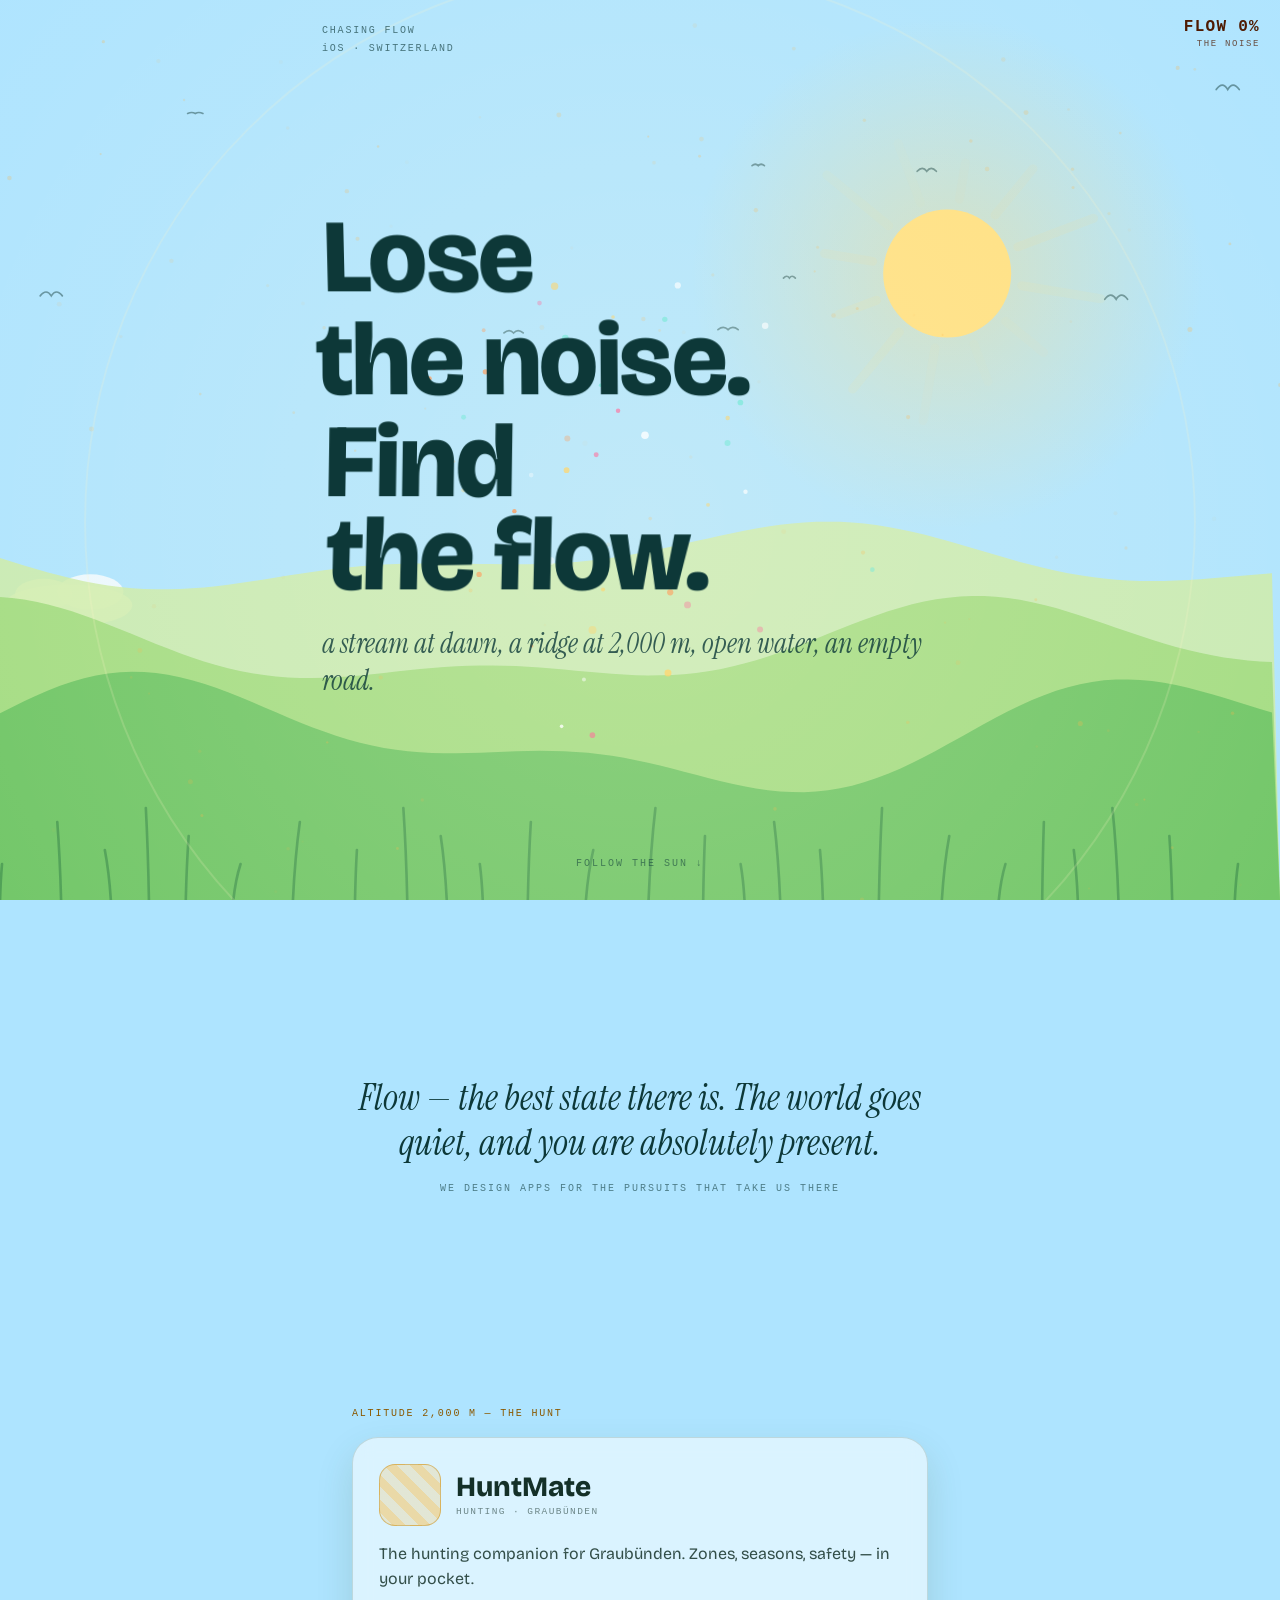
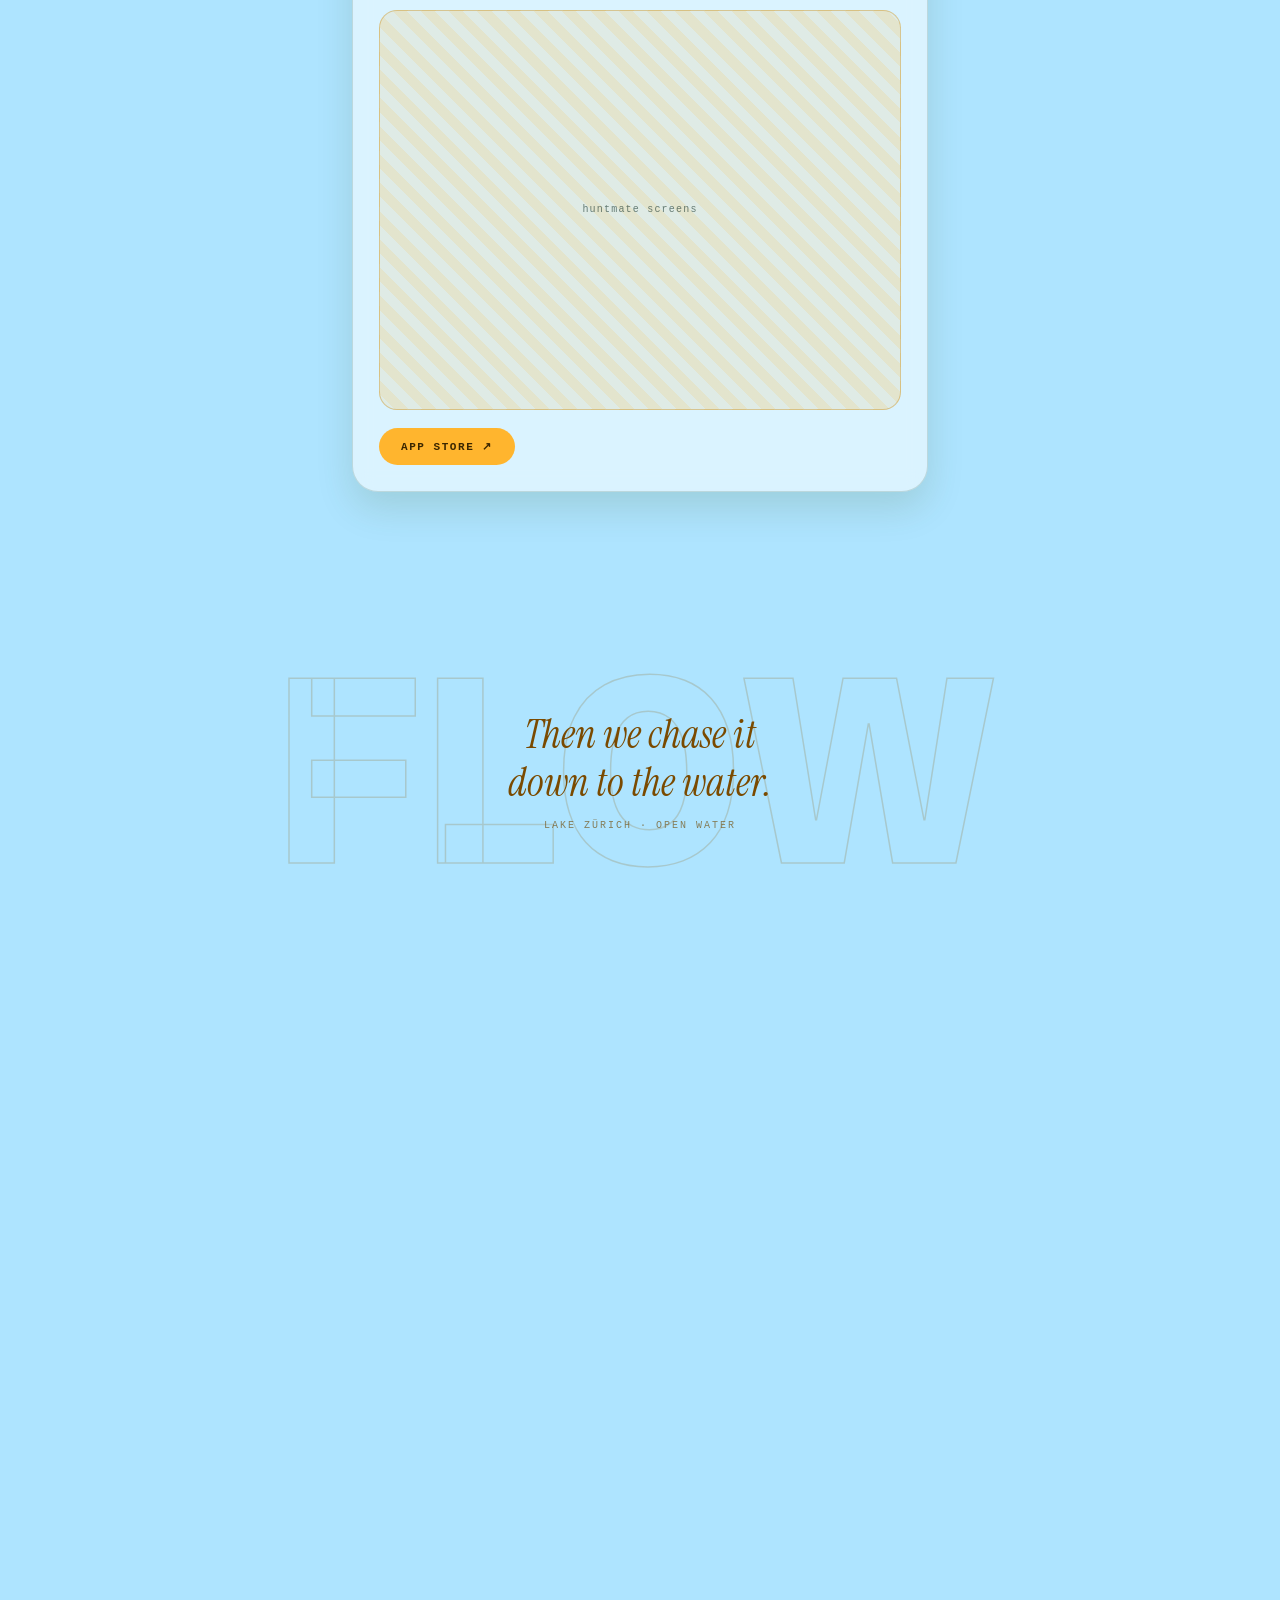
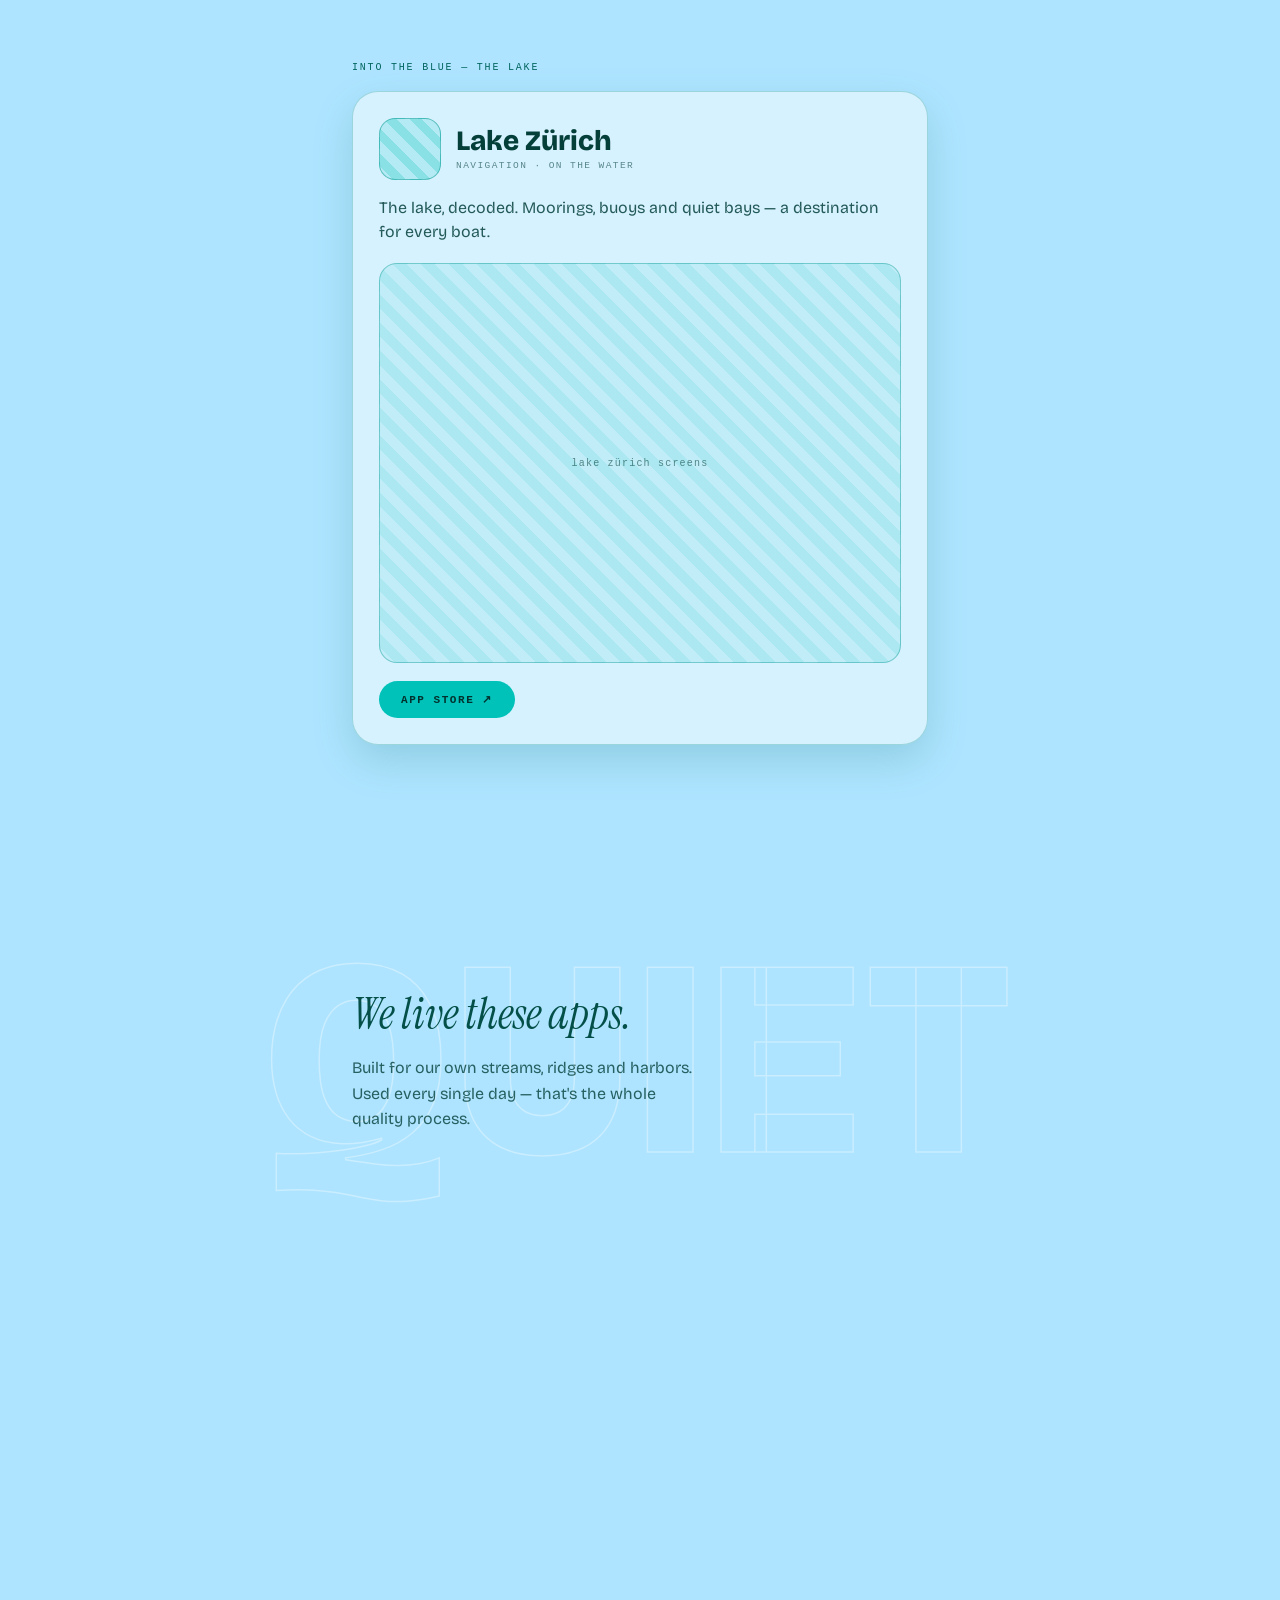
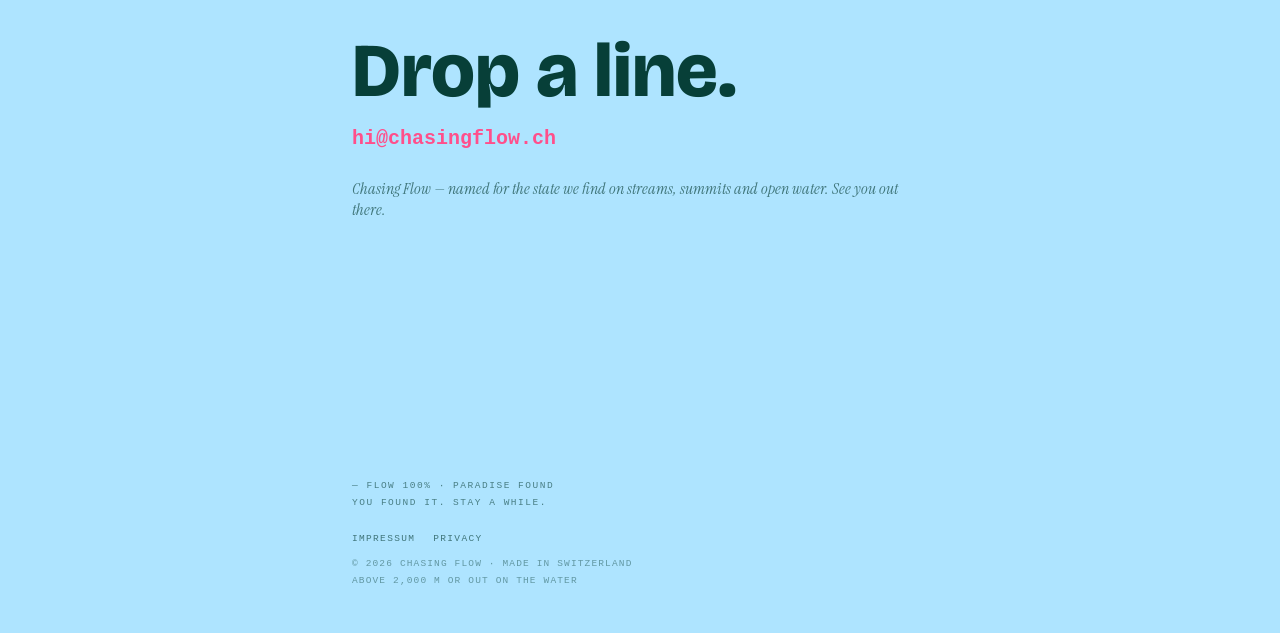
==== index.html @ dde84f3a "Chasing Flow landing page — canvas scene, flow HUD, legal pages Production static site per the Eden " ====
<!DOCTYPE html>
<html lang="en">
<head>
  <meta charset="utf-8">
  <meta name="viewport" content="width=device-width, initial-scale=1">
  <title>Chasing Flow — Lose the noise. Find the flow.</title>
  <meta name="description" content="Chasing Flow is a Swiss iOS studio building apps for the pursuits that take us into flow — HuntMate for the hunt in Graubünden, Lake Zürich for open water.">
  <meta name="theme-color" content="#aee4ff">
  <!-- TODO(client): confirm domain (chasingflow.ch assumed) -->
  <link rel="canonical" href="https://chasingflow.ch/">
  <meta property="og:type" content="website">
  <meta property="og:site_name" content="Chasing Flow">
  <meta property="og:title" content="Chasing Flow — Lose the noise. Find the flow.">
  <meta property="og:description" content="A Swiss iOS studio building apps for the pursuits that take us into flow — HuntMate for the hunt in Graubünden, Lake Zürich for open water.">
  <meta property="og:url" content="https://chasingflow.ch/">
  <meta name="twitter:card" content="summary">
  <!-- TODO(client): og:image once a brand asset exists -->
  <!-- TODO(client): Smart App Banners once App Store IDs exist, e.g.
       <meta name="apple-itunes-app" content="app-id=XXXXXXXXXX"> -->
  <link rel="icon" href="data:image/svg+xml,%3Csvg xmlns='http://www.w3.org/2000/svg' viewBox='0 0 64 64'%3E%3Crect width='64' height='64' rx='14' fill='%23aee4ff'/%3E%3Ccircle cx='41' cy='23' r='11' fill='%23ffb340'/%3E%3Cpath d='M0 42c10-7 22-7 32 0s22 7 32 0v22H0z' fill='%232fcabe'/%3E%3C/svg%3E">
  <link rel="preconnect" href="https://fonts.googleapis.com">
  <link rel="preconnect" href="https://fonts.gstatic.com" crossorigin>
  <link href="https://fonts.googleapis.com/css2?family=Bricolage+Grotesque:opsz,wght@12..96,400;12..96,600;12..96,700;12..96,800&amp;family=Instrument+Serif:ital,wght@0,400;1,400&amp;display=swap" rel="stylesheet">
  <link rel="stylesheet" href="styles.css">
  <script src="main.js" defer></script>
</head>
<body>

  <!-- Full-viewport scene: sky → peaks → water → Eden light. Painted by main.js. -->
  <canvas id="cv" aria-hidden="true"></canvas>

  <!-- Flow meter HUD — mix-blend-mode:difference keeps it legible over sky and water -->
  <div class="hud" aria-hidden="true">
    <div class="hud-flow" id="flowV">FLOW 0%</div>
    <div class="hud-zone" id="zoneC">THE NOISE</div>
  </div>

  <main class="content">

    <section class="hero">
      <p class="hero-label">CHASING FLOW<br>iOS · SWITZERLAND</p>
      <div>
        <h1 class="hero-title">
          <span class="hl" id="hl1">Lose</span><br>
          <span class="hl" id="hl2">the noise.</span><br>
          <span class="hl" id="hl3">Find</span><br>
          <span class="hl" id="hl4"><span class="hueflow">the flow.</span></span>
        </h1>
        <p class="hero-tagline">a stream at dawn, a ridge at 2,000 m, open water, an empty road.</p>
      </div>
      <div class="cue" id="cueWrap"><span>FOLLOW THE SUN ↓</span></div>
    </section>

    <section class="manifesto" data-reveal>
      <p class="manifesto-line">Flow — the best state there is. The world goes quiet, and you are absolutely present.</p>
      <p class="manifesto-kicker">WE DESIGN APPS FOR THE PURSUITS THAT TAKE US THERE</p>
    </section>

    <section class="app app--hunt">
      <p class="app-kicker" data-reveal>ALTITUDE 2,000 M — THE HUNT</p>
      <article class="card card--hunt" data-reveal>
        <div class="card-head">
          <div class="icon-slot" aria-hidden="true"></div><!-- placeholder: real HuntMate icon TBD -->
          <div>
            <h2 class="app-name">HuntMate</h2>
            <p class="app-meta">HUNTING · GRAUBÜNDEN</p>
          </div>
        </div>
        <p class="app-blurb">The hunting companion for Graubünden. Zones, seasons, safety — in your pocket.</p>
        <div class="shot-slot">huntmate screens</div><!-- placeholder: real screenshots TBD -->
        <!-- TODO(client): real App Store URL; then add target="_blank" rel="noopener" -->
        <a class="pill pill--hunt" href="#" title="App Store link coming">APP STORE ↗</a>
      </article>
    </section>

    <section class="transition">
      <div class="ghost" aria-hidden="true">FLOW</div>
      <div class="transition-inner" data-reveal>
        <p class="transition-line">Then we chase it<br>down to the water.</p>
        <p class="transition-kicker">LAKE ZÜRICH · OPEN WATER</p>
      </div>
    </section>

    <!-- The water surface: this marker's document Y anchors the canvas crossing -->
    <div id="waterMark" aria-hidden="true"></div>

    <section class="app app--lake">
      <p class="app-kicker" data-reveal>INTO THE BLUE — THE LAKE</p>
      <article class="card card--lake" data-reveal>
        <div class="card-head">
          <div class="icon-slot" aria-hidden="true"></div><!-- placeholder: real Lake Zürich icon TBD -->
          <div>
            <h2 class="app-name">Lake Zürich</h2>
            <p class="app-meta">NAVIGATION · ON THE WATER</p>
          </div>
        </div>
        <p class="app-blurb">The lake, decoded. Moorings, buoys and quiet bays — a destination for every boat.</p>
        <div class="shot-slot">lake zürich screens</div><!-- placeholder: real screenshots TBD -->
        <!-- TODO(client): real App Store URL; then add target="_blank" rel="noopener" -->
        <a class="pill pill--lake" href="#" title="App Store link coming">APP STORE ↗</a>
      </article>
    </section>

    <section class="passion">
      <div class="ghost ghost--quiet" aria-hidden="true">QUIET</div>
      <div class="passion-inner" data-reveal>
        <h2 class="passion-line">We live these apps.</h2>
        <p class="passion-copy">Built for our own streams, ridges and harbors. Used every single day — that's the whole quality process.</p>
      </div>
    </section>

    <section class="contact">
      <div data-reveal>
        <h2 class="contact-title">Drop a line.</h2>
        <!-- TODO(client): confirm real contact address (placeholder per handoff) -->
        <a class="contact-email" href="mailto:hi@chasingflow.ch">hi@chasingflow.ch</a>
        <p class="contact-note">Chasing Flow — named for the state we find on streams, summits and open water. See you out there.</p>
      </div>
    </section>

    <footer class="footer">
      <p class="footer-flow">— FLOW 100% · PARADISE FOUND<br>YOU FOUND IT. STAY A WHILE.</p>
      <div class="footer-links">
        <a href="impressum.html">IMPRESSUM</a>
        <a href="privacy.html">PRIVACY</a>
      </div>
      <p class="footer-legal">© 2026 CHASING FLOW · MADE IN SWITZERLAND<br>ABOVE 2,000 M OR OUT ON THE WATER</p>
    </footer>

  </main>

</body>
</html>
---- styles.css ----
/* ==========================================================================
   Chasing Flow — chasingflow.ch
   Page styles + design tokens. The scene itself is painted by main.js
   into the fixed full-viewport canvas (#cv).
   ========================================================================== */

:root {
  /* ink */
  --ink: #0d3838;
  --ink-hunt: #143028;
  --ink-lake: #043f3a;
  --ink-passion: #045048;
  --ink-contact: #073f38;
  /* accents */
  --amber: #ffb52e;
  --amber-kicker: #8a5800;
  --amber-ink: #3a2600;
  --teal: #00c2b8;
  --teal-kicker: #02655e;
  --teal-ink: #00312e;
  --pink: #ff4f8b;
  /* scene */
  --sky: #aee4ff;
  /* type */
  --font-display: 'Bricolage Grotesque', sans-serif;
  --font-serif: 'Instrument Serif', serif;
  --font-mono: ui-monospace, Menlo, monospace;
}

* { box-sizing: border-box; }

html, body { overflow-x: clip; }

body {
  margin: 0;
  background: var(--sky); /* no-JS fallback: the flat morning blue */
  font-family: var(--font-display);
  color: var(--ink);
}

a:focus-visible {
  outline: 2px solid rgba(13, 56, 56, .7);
  outline-offset: 3px;
  border-radius: 6px;
}

/* --- fixed scene canvas --------------------------------------------------- */

#cv {
  position: fixed;
  inset: 0;
  width: 100%;
  height: 100%;
  display: block;
  z-index: 0;
}

/* --- fixed flow-meter HUD --------------------------------------------------
   The difference blend is how it stays legible over sky and water. */

.hud {
  position: fixed;
  top: 18px;
  right: 20px;
  z-index: 5;
  pointer-events: none;
  text-align: right;
  mix-blend-mode: difference;
  color: #fff;
  font-family: var(--font-mono);
}
.hud-flow { font-size: 16px; letter-spacing: .08em; font-weight: 600; }
.hud-zone { font-size: 9px; letter-spacing: .18em; margin-top: 3px; opacity: .75; }

/* --- content column -------------------------------------------------------- */

.content { position: relative; z-index: 1; }

/* --- hero — morning --------------------------------------------------------- */

.hero {
  min-height: 100vh;
  min-height: 100svh;
  display: flex;
  flex-direction: column;
  justify-content: space-between;
  padding: 22px 22px 30px;
  max-width: 680px;
  margin: 0 auto;
  width: 100%;
}
.hero-label {
  margin: 0;
  font-family: var(--font-mono);
  font-size: 10px;
  letter-spacing: .18em;
  color: rgba(13, 56, 56, .65);
  line-height: 1.8;
}
.hero-title {
  font-size: clamp(46px, 11vw, 104px);
  font-weight: 800;
  line-height: .96;
  letter-spacing: -.015em;
  margin: 0;
}
.hero-title .hl { display: inline-block; will-change: transform; }
.hueflow { animation: hueflow 6s ease-in-out infinite; }
.hero-tagline {
  font-family: var(--font-serif);
  font-style: italic;
  font-size: clamp(19px, 4.6vw, 28px);
  margin: 16px 0 0;
  color: rgba(13, 56, 56, .8);
}
.cue { text-align: center; transition: opacity .6s; }
.cue span {
  display: inline-block;
  font-family: var(--font-mono);
  font-size: 10px;
  letter-spacing: .2em;
  color: rgba(13, 56, 56, .55);
  animation: cue 2.2s ease-in-out infinite;
}

/* --- manifesto --------------------------------------------------------------- */

.manifesto {
  min-height: 52vh;
  min-height: 52svh;
  display: flex;
  flex-direction: column;
  align-items: center;
  justify-content: center;
  text-align: center;
  padding: 60px 26px;
  max-width: 620px;
  margin: 0 auto;
}
.manifesto-line {
  margin: 0;
  font-family: var(--font-serif);
  font-style: italic;
  font-size: clamp(24px, 5.6vw, 36px);
  line-height: 1.25;
  color: var(--ink);
}
.manifesto-kicker {
  margin: 18px 0 0;
  font-family: var(--font-mono);
  font-size: 10px;
  letter-spacing: .2em;
  color: rgba(13, 56, 56, .6);
}

/* --- app sections (HuntMate / Lake Zürich) ----------------------------------- */

.app {
  padding: 40px 22px 0;
  max-width: 620px;
  margin: 0 auto;
}
.app--lake {
  /* holds the viewport in open water while the crossing plays */
  padding: 68vh 22px 0;
  padding: 68svh 22px 0;
}
.app-kicker {
  margin: 0 0 18px;
  font-family: var(--font-mono);
  font-size: 10px;
  letter-spacing: .18em;
}
.app--hunt .app-kicker { color: var(--amber-kicker); }
.app--lake .app-kicker { color: var(--teal-kicker); }

.card {
  background: rgba(255, 255, 255, .55);
  -webkit-backdrop-filter: blur(10px);
  backdrop-filter: blur(10px);
  border: 1px solid rgba(20, 60, 30, .15);
  border-radius: 26px;
  padding: 26px;
  box-shadow: 0 16px 36px rgba(60, 90, 20, .15);
  animation: bob 7s ease-in-out infinite alternate;
}
.card--lake {
  background: rgba(255, 255, 255, .5);
  border-color: rgba(0, 140, 130, .28);
  box-shadow: 0 16px 40px rgba(0, 110, 100, .18);
  animation: bob 8s ease-in-out .8s infinite alternate;
}

.card-head {
  display: flex;
  align-items: center;
  gap: 15px;
}
.icon-slot {
  width: 62px;
  height: 62px;
  border-radius: 16px;
  flex: none;
}
.card--hunt .icon-slot {
  background: repeating-linear-gradient(45deg, rgba(255, 181, 46, .2) 0 9px, rgba(255, 181, 46, .42) 9px 18px);
  border: 1px solid rgba(200, 140, 20, .5);
}
.card--lake .icon-slot {
  background: repeating-linear-gradient(45deg, rgba(0, 194, 184, .16) 0 9px, rgba(0, 194, 184, .36) 9px 18px);
  border: 1px solid rgba(0, 150, 140, .5);
}
.app-name {
  margin: 0;
  font-size: 28px;
  font-weight: 800;
  line-height: 1;
}
.card--hunt .app-name { color: var(--ink-hunt); }
.card--lake .app-name { color: var(--ink-lake); }
.app-meta {
  margin: 5px 0 0;
  font-family: var(--font-mono);
  font-size: 9.5px;
  letter-spacing: .15em;
}
.card--hunt .app-meta { color: rgba(20, 48, 40, .55); }
.card--lake .app-meta { color: rgba(4, 63, 58, .6); }

.app-blurb {
  font-size: 16px;
  line-height: 1.55;
  margin: 16px 0 18px;
}
.card--hunt .app-blurb { color: rgba(20, 48, 40, .85); }
.card--lake .app-blurb { color: rgba(4, 63, 58, .85); }

.shot-slot {
  height: min(62vh, 400px);
  height: min(62svh, 400px);
  border-radius: 18px;
  display: flex;
  align-items: center;
  justify-content: center;
  font-family: var(--font-mono);
  font-size: 10px;
  letter-spacing: .12em;
}
.card--hunt .shot-slot {
  background: repeating-linear-gradient(45deg, rgba(255, 181, 46, .12) 0 10px, rgba(255, 181, 46, .24) 10px 20px);
  border: 1px solid rgba(200, 140, 20, .4);
  color: rgba(20, 48, 40, .6);
}
.card--lake .shot-slot {
  background: repeating-linear-gradient(45deg, rgba(0, 194, 184, .1) 0 10px, rgba(0, 194, 184, .2) 10px 20px);
  border: 1px solid rgba(0, 150, 140, .4);
  color: rgba(4, 63, 58, .6);
}

.pill {
  display: inline-flex;
  margin-top: 18px;
  padding: 12px 22px;
  border-radius: 999px;
  font-family: var(--font-mono);
  font-size: 11px;
  letter-spacing: .14em;
  text-decoration: none;
  font-weight: 700;
}
.pill--hunt { background: var(--amber); color: var(--amber-ink); }
.pill--lake { background: var(--teal); color: var(--teal-ink); }

/* --- golden transition -------------------------------------------------------- */

.transition {
  min-height: 62vh;
  min-height: 62svh;
  display: flex;
  flex-direction: column;
  align-items: center;
  justify-content: center;
  text-align: center;
  padding: 60px 26px;
  position: relative;
}
.ghost {
  position: absolute;
  inset: 0;
  display: flex;
  align-items: center;
  justify-content: center;
  font-weight: 800;
  font-size: clamp(110px, 28vw, 280px);
  letter-spacing: .02em;
  color: transparent;
  -webkit-text-stroke: 1.5px rgba(140, 90, 0, .2);
  pointer-events: none;
  user-select: none;
  -webkit-user-select: none;
}
.ghost--quiet { -webkit-text-stroke-color: rgba(255, 255, 255, .35); }
.transition-inner { position: relative; }
.transition-line {
  margin: 0;
  font-family: var(--font-serif);
  font-style: italic;
  font-size: clamp(28px, 6.4vw, 40px);
  line-height: 1.2;
  color: #7a4a00;
}
.transition-kicker {
  margin: 14px 0 0;
  font-family: var(--font-mono);
  font-size: 10px;
  letter-spacing: .2em;
  color: rgba(110, 70, 0, .65);
}

/* --- waterline marker: its document Y is the water surface (read by main.js) --- */

#waterMark { height: 0; }

/* --- passion -------------------------------------------------------------------- */

.passion {
  min-height: 70vh;
  min-height: 70svh;
  display: flex;
  flex-direction: column;
  justify-content: center;
  padding: 60px 22px;
  max-width: 620px;
  margin: 0 auto;
  position: relative;
}
.passion-inner { position: relative; }
.passion-line {
  margin: 0;
  font-family: var(--font-serif);
  font-style: italic;
  font-weight: 400;
  font-size: clamp(30px, 6.8vw, 44px);
  line-height: 1.2;
  color: var(--ink-passion);
}
.passion-copy {
  font-size: 16px;
  line-height: 1.6;
  color: rgba(4, 64, 58, .8);
  margin: 14px 0 0;
  max-width: 340px;
}

/* --- contact — eden ---------------------------------------------------------------- */

.contact {
  min-height: 78vh;
  min-height: 78svh;
  display: flex;
  flex-direction: column;
  justify-content: center;
  padding: 60px 22px;
  max-width: 620px;
  margin: 0 auto;
}
.contact-title {
  margin: 0;
  font-size: clamp(44px, 10vw, 76px);
  font-weight: 800;
  line-height: 1;
  color: var(--ink-contact);
}
.contact-email {
  display: inline-block;
  margin-top: 18px;
  font-family: var(--font-mono);
  font-size: clamp(16px, 4.2vw, 20px);
  color: var(--pink);
  text-decoration: none;
  animation: glowPulse 3.5s ease-in-out infinite;
  font-weight: 600;
}
.contact-note {
  font-family: var(--font-serif);
  font-style: italic;
  font-size: 16px;
  color: rgba(6, 60, 52, .65);
  margin: 28px 0 0;
}

/* --- footer — paradise --------------------------------------------------------------- */

.footer {
  padding: 0 22px 44px;
  max-width: 620px;
  margin: 0 auto;
}
.footer-flow {
  margin: 0;
  font-family: var(--font-mono);
  font-size: 9.5px;
  letter-spacing: .16em;
  color: rgba(6, 60, 52, .6);
  line-height: 1.8;
}
.footer-links {
  display: flex;
  gap: 18px;
  margin-top: 22px;
  font-family: var(--font-mono);
  font-size: 9.5px;
  letter-spacing: .14em;
}
.footer-links a {
  color: rgba(6, 60, 52, .65);
  text-decoration: none;
}
.footer-legal {
  font-family: var(--font-mono);
  font-size: 9.5px;
  letter-spacing: .12em;
  color: rgba(6, 60, 52, .45);
  margin: 12px 0 0;
  line-height: 1.7;
}

/* --- legal pages (Impressum / Privacy) ------------------------------------------------- */

.legal {
  min-height: 100vh;
  min-height: 100svh;
  background: linear-gradient(180deg, #aee4ff 0%, #c9ecff 45%, #ffe9b3 100%);
}
.legal-wrap {
  max-width: 620px;
  margin: 0 auto;
  padding: 22px 22px 44px;
}
.legal-brand {
  display: inline-block;
  font-family: var(--font-mono);
  font-size: 10px;
  letter-spacing: .18em;
  color: rgba(13, 56, 56, .65);
  line-height: 1.8;
  text-decoration: none;
}
.legal-title {
  margin: 54px 0 0;
  font-size: clamp(40px, 9vw, 64px);
  font-weight: 800;
  line-height: 1;
  color: var(--ink-contact);
}
.legal-sub {
  margin: 14px 0 0;
  font-family: var(--font-serif);
  font-style: italic;
  font-size: clamp(18px, 4.4vw, 22px);
  color: rgba(13, 56, 56, .75);
}
.legal-card {
  margin-top: 36px;
  background: rgba(255, 255, 255, .55);
  -webkit-backdrop-filter: blur(10px);
  backdrop-filter: blur(10px);
  border: 1px solid rgba(20, 60, 30, .15);
  border-radius: 26px;
  padding: 26px;
  box-shadow: 0 16px 36px rgba(60, 90, 20, .15);
}
.legal-card section + section { margin-top: 26px; }
.legal-kicker {
  margin: 0 0 8px;
  font-family: var(--font-mono);
  font-size: 10px;
  letter-spacing: .18em;
  font-weight: 400;
  color: rgba(13, 56, 56, .55);
}
.legal-card p {
  margin: 0;
  font-size: 16px;
  line-height: 1.6;
  color: rgba(13, 56, 56, .85);
}
.legal-card p + p { margin-top: 10px; }
.legal-card a {
  color: var(--teal-kicker);
  text-decoration: underline;
  text-underline-offset: 2px;
}
.legal-card a.legal-email {
  font-family: var(--font-mono);
  color: var(--pink);
  font-weight: 600;
  text-decoration: none;
}
.tbd {
  font-family: var(--font-mono);
  font-size: .85em;
  color: var(--amber-kicker);
  background: rgba(255, 181, 46, .18);
  border-radius: 6px;
  padding: 1px 6px;
}
.legal-back { margin-top: 32px; }
.legal-foot {
  margin: 36px 0 0;
  font-family: var(--font-mono);
  font-size: 9.5px;
  letter-spacing: .12em;
  color: rgba(6, 60, 52, .45);
  line-height: 1.7;
}

/* --- keyframes --------------------------------------------------------------------------- */

@keyframes cue {
  0%, 100% { transform: translateY(0); opacity: .9; }
  50% { transform: translateY(9px); opacity: .35; }
}
@keyframes glowPulse {
  0%, 100% { text-shadow: 0 0 16px rgba(255, 79, 139, .45); }
  50% { text-shadow: 0 0 38px rgba(255, 79, 139, .85); }
}
@keyframes hueflow {
  0%, 100% { color: #0d8a76; text-shadow: 0 0 24px rgba(0, 194, 184, .4); }
  33% { color: #ff8a3d; text-shadow: 0 0 24px rgba(255, 138, 61, .4); }
  66% { color: #ff5e93; text-shadow: 0 0 24px rgba(255, 94, 147, .4); }
}
@keyframes bob {
  from { transform: translateY(-5px) rotate(-0.3deg); }
  to { transform: translateY(6px) rotate(0.35deg); }
}

/* --- reduced motion ------------------------------------------------------------------------ */

@media (prefers-reduced-motion: reduce) {
  * { animation: none !important; }
}
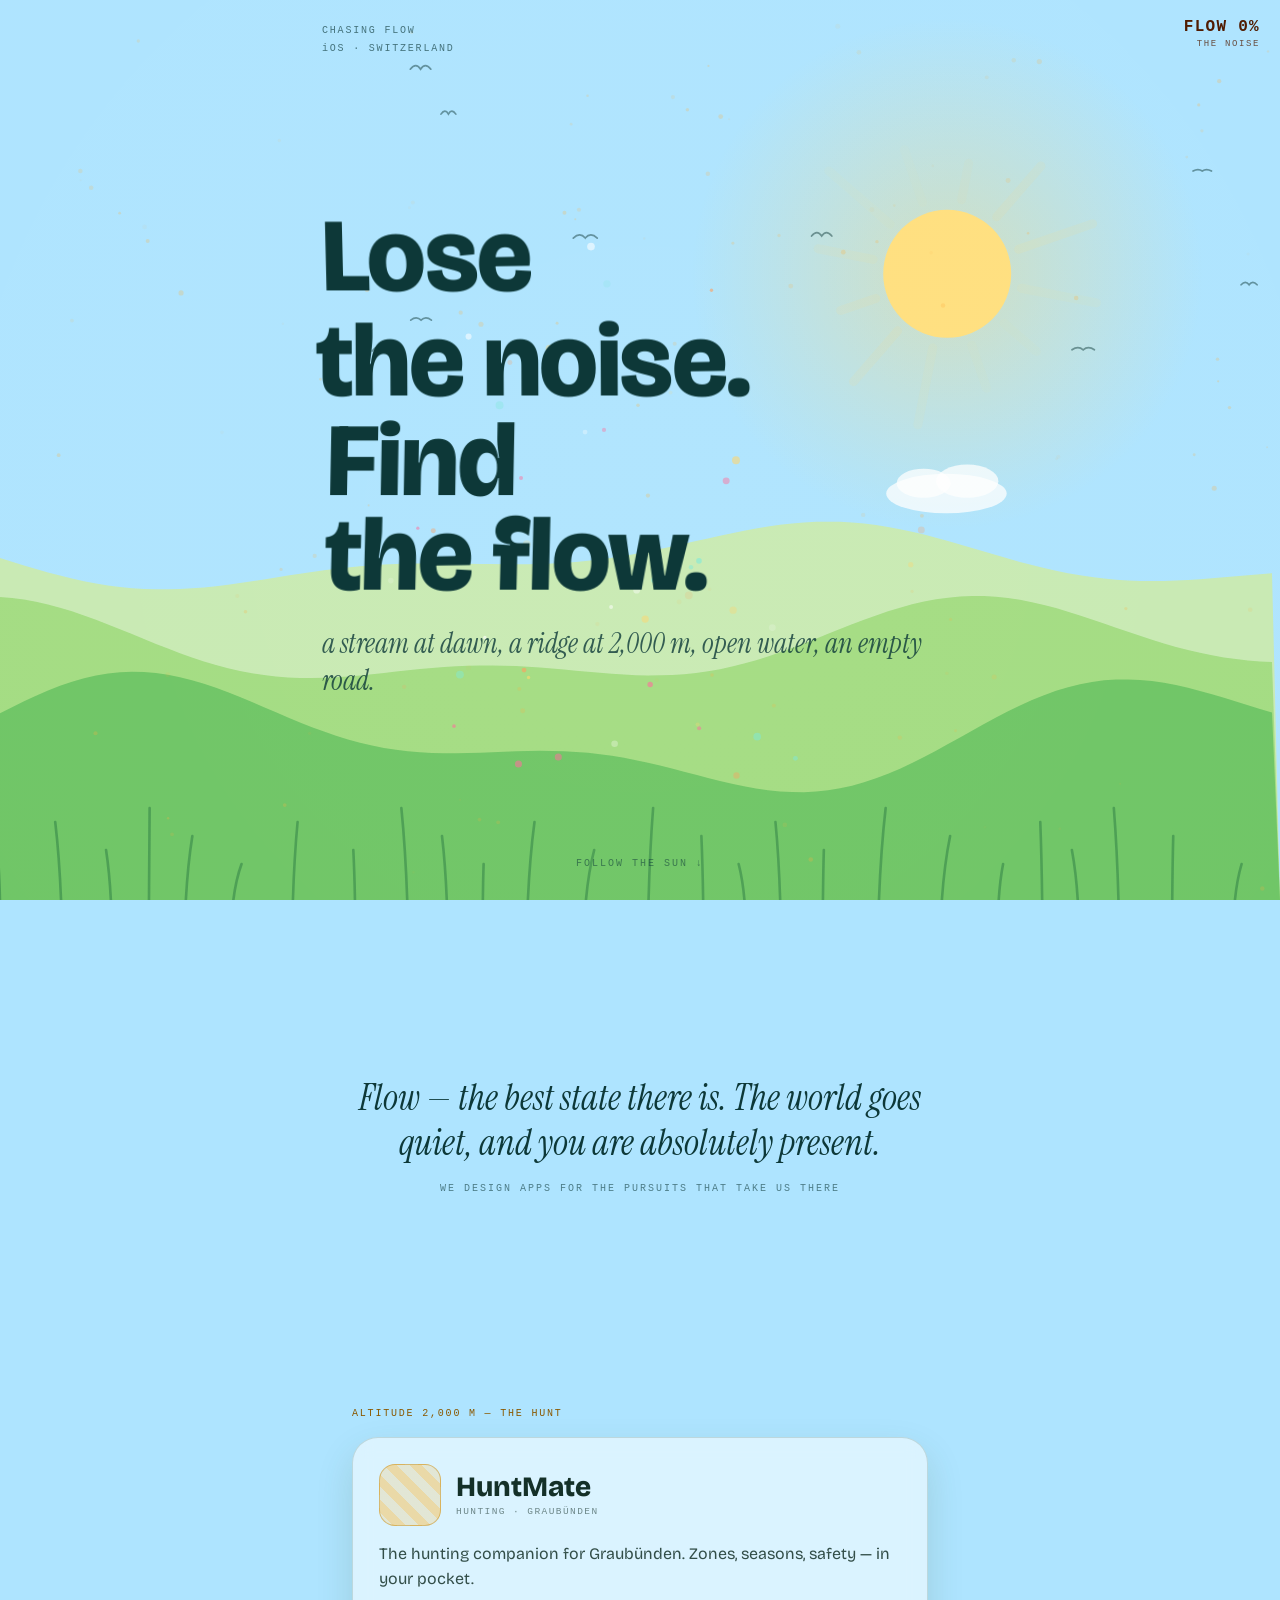
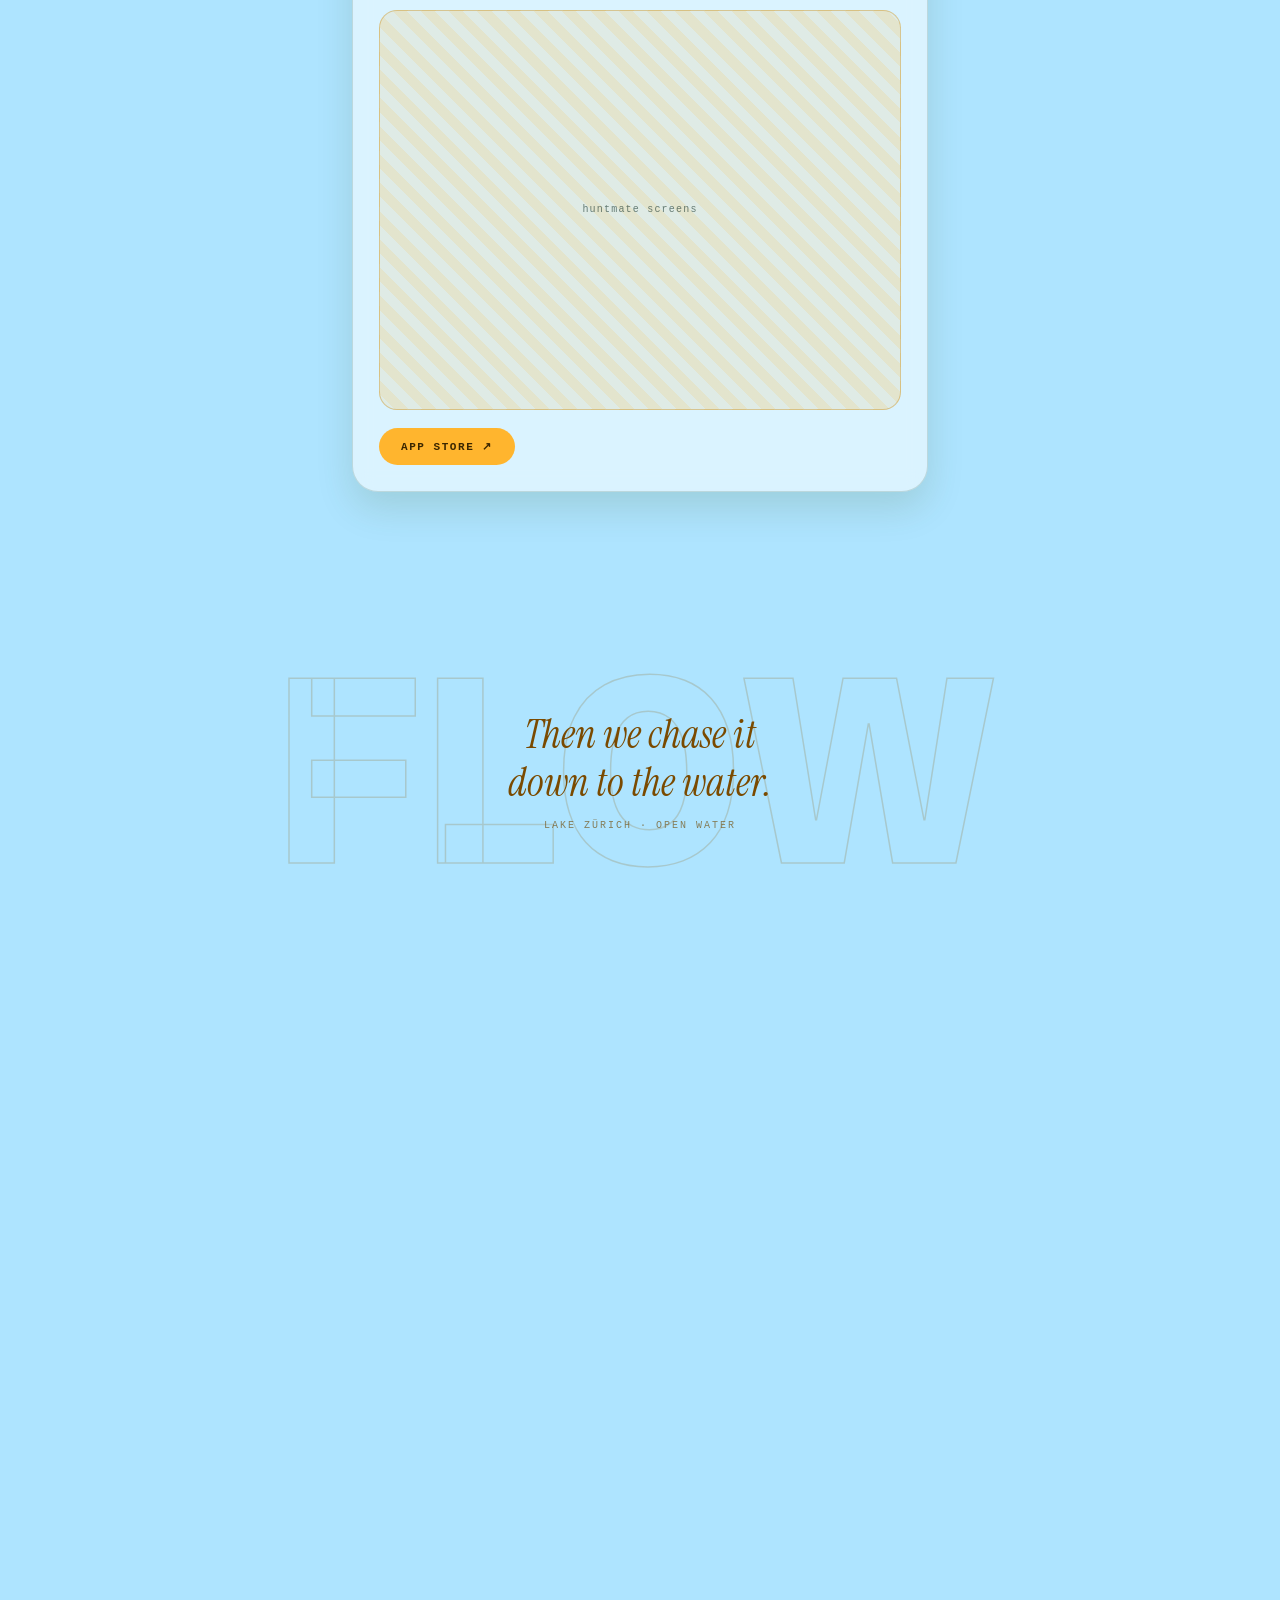
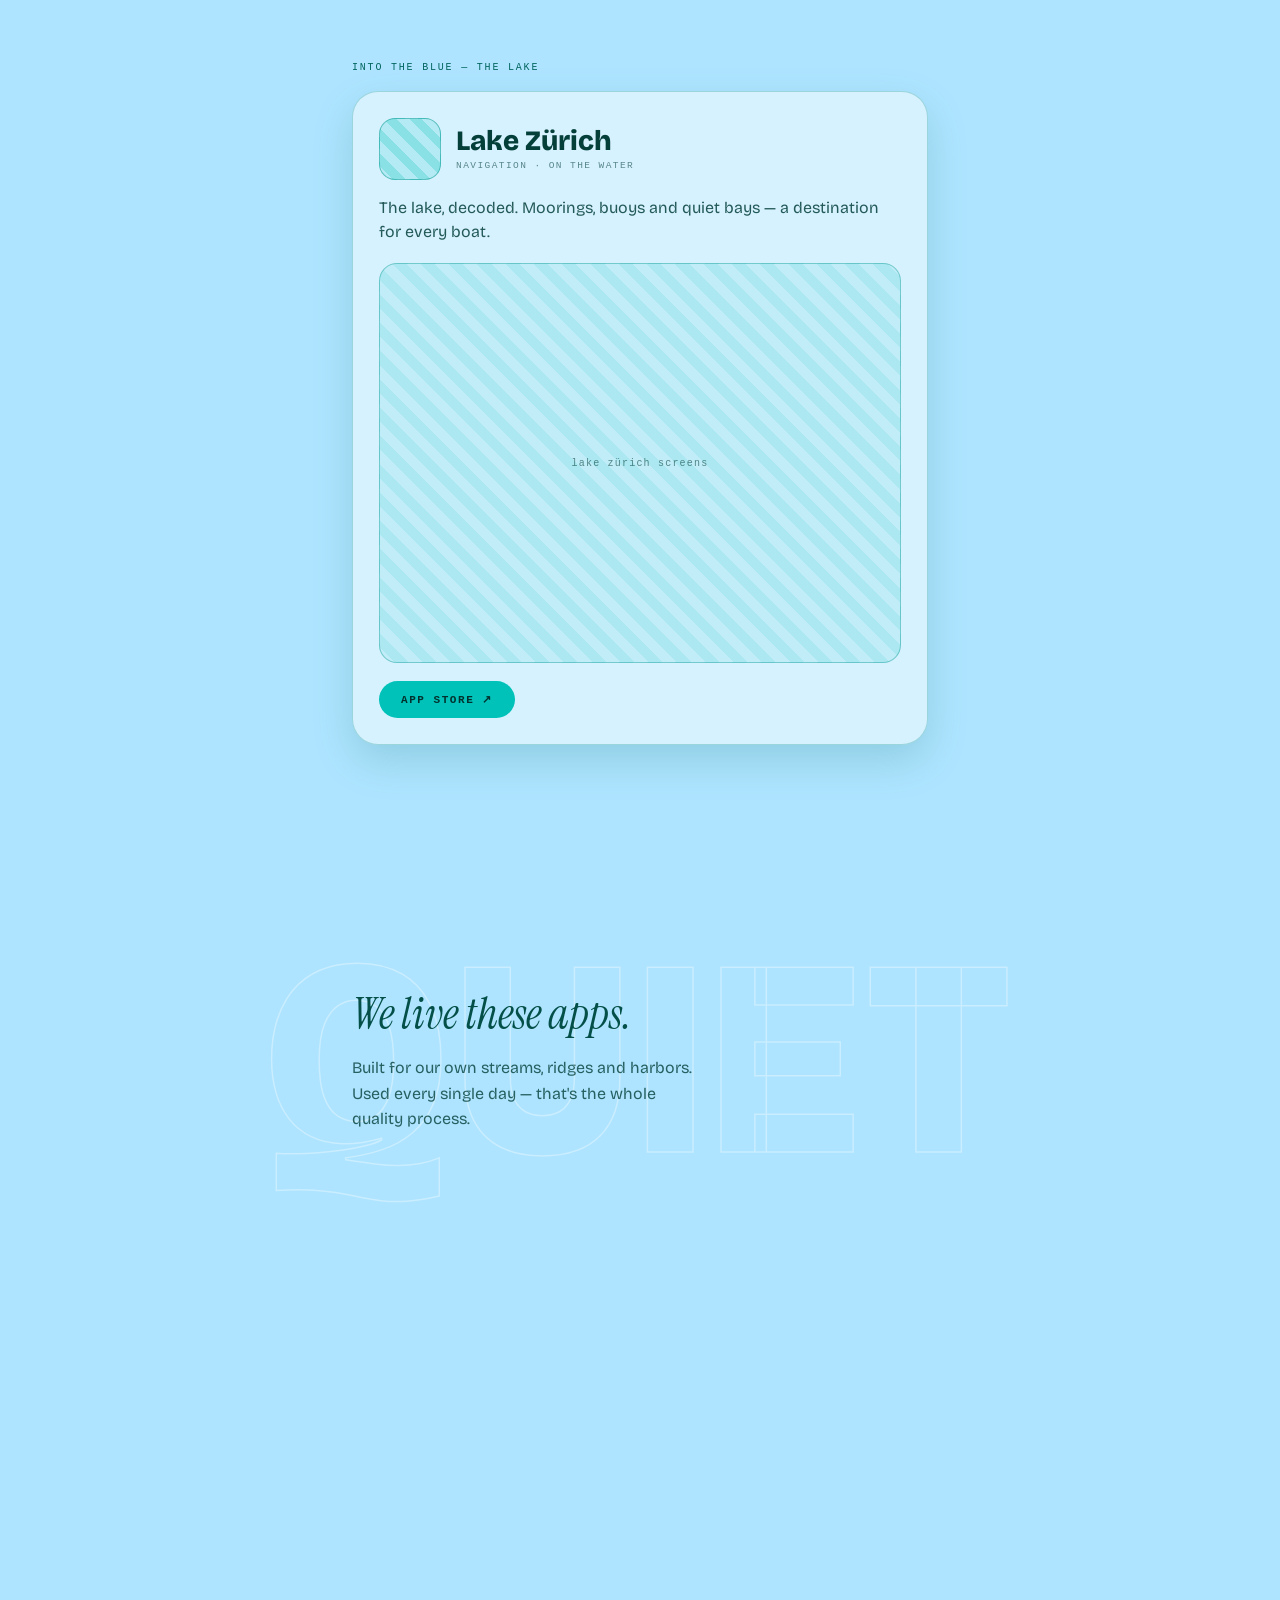
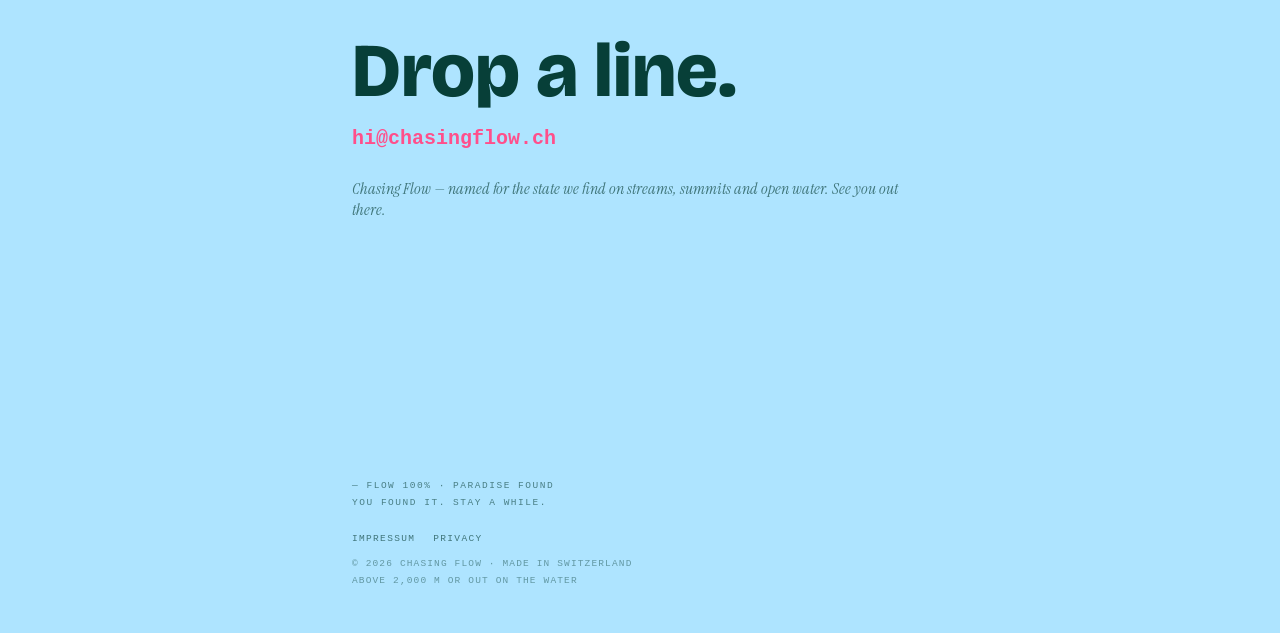
==== commit 3ed7329f: "Canonical URLs to www.chasingflow.ch (primary Pages domain) Co-Authored-By: Claude Fable 5 <noreply@" ====
--- a/index.html
+++ b/index.html
@@ -6,13 +6,12 @@
   <title>Chasing Flow — Lose the noise. Find the flow.</title>
   <meta name="description" content="Chasing Flow is a Swiss iOS studio building apps for the pursuits that take us into flow — HuntMate for the hunt in Graubünden, Lake Zürich for open water.">
   <meta name="theme-color" content="#aee4ff">
-  <!-- TODO(client): confirm domain (chasingflow.ch assumed) -->
-  <link rel="canonical" href="https://chasingflow.ch/">
+  <link rel="canonical" href="https://www.chasingflow.ch/">
   <meta property="og:type" content="website">
   <meta property="og:site_name" content="Chasing Flow">
   <meta property="og:title" content="Chasing Flow — Lose the noise. Find the flow.">
   <meta property="og:description" content="A Swiss iOS studio building apps for the pursuits that take us into flow — HuntMate for the hunt in Graubünden, Lake Zürich for open water.">
-  <meta property="og:url" content="https://chasingflow.ch/">
+  <meta property="og:url" content="https://www.chasingflow.ch/">
   <meta name="twitter:card" content="summary">
   <!-- TODO(client): og:image once a brand asset exists -->
   <!-- TODO(client): Smart App Banners once App Store IDs exist, e.g.
--- a/styles.css
+++ b/styles.css
@@ -515,6 +515,43 @@
   line-height: 1.7;
 }
 
+/* --- 404 ------------------------------------------------------------------------------------ */
+
+.nf-hero {
+  position: relative;
+  min-height: 68vh;
+  min-height: 68svh;
+  display: flex;
+  flex-direction: column;
+  align-items: center;
+  justify-content: center;
+  text-align: center;
+  padding: 60px 0;
+}
+.nf-inner { position: relative; }
+.nf-kicker {
+  margin: 0;
+  font-family: var(--font-mono);
+  font-size: 10px;
+  letter-spacing: .2em;
+  color: rgba(110, 70, 0, .65);
+}
+.nf-title {
+  margin: 12px 0 0;
+  font-size: clamp(44px, 10vw, 76px);
+  font-weight: 800;
+  line-height: 1;
+  color: var(--ink-contact);
+}
+.nf-line {
+  font-family: var(--font-serif);
+  font-style: italic;
+  font-size: clamp(19px, 4.6vw, 26px);
+  color: rgba(13, 56, 56, .8);
+  margin: 14px 0 0;
+}
+.nf-inner .pill { margin-top: 28px; }
+
 /* --- keyframes --------------------------------------------------------------------------- */
 
 @keyframes cue {
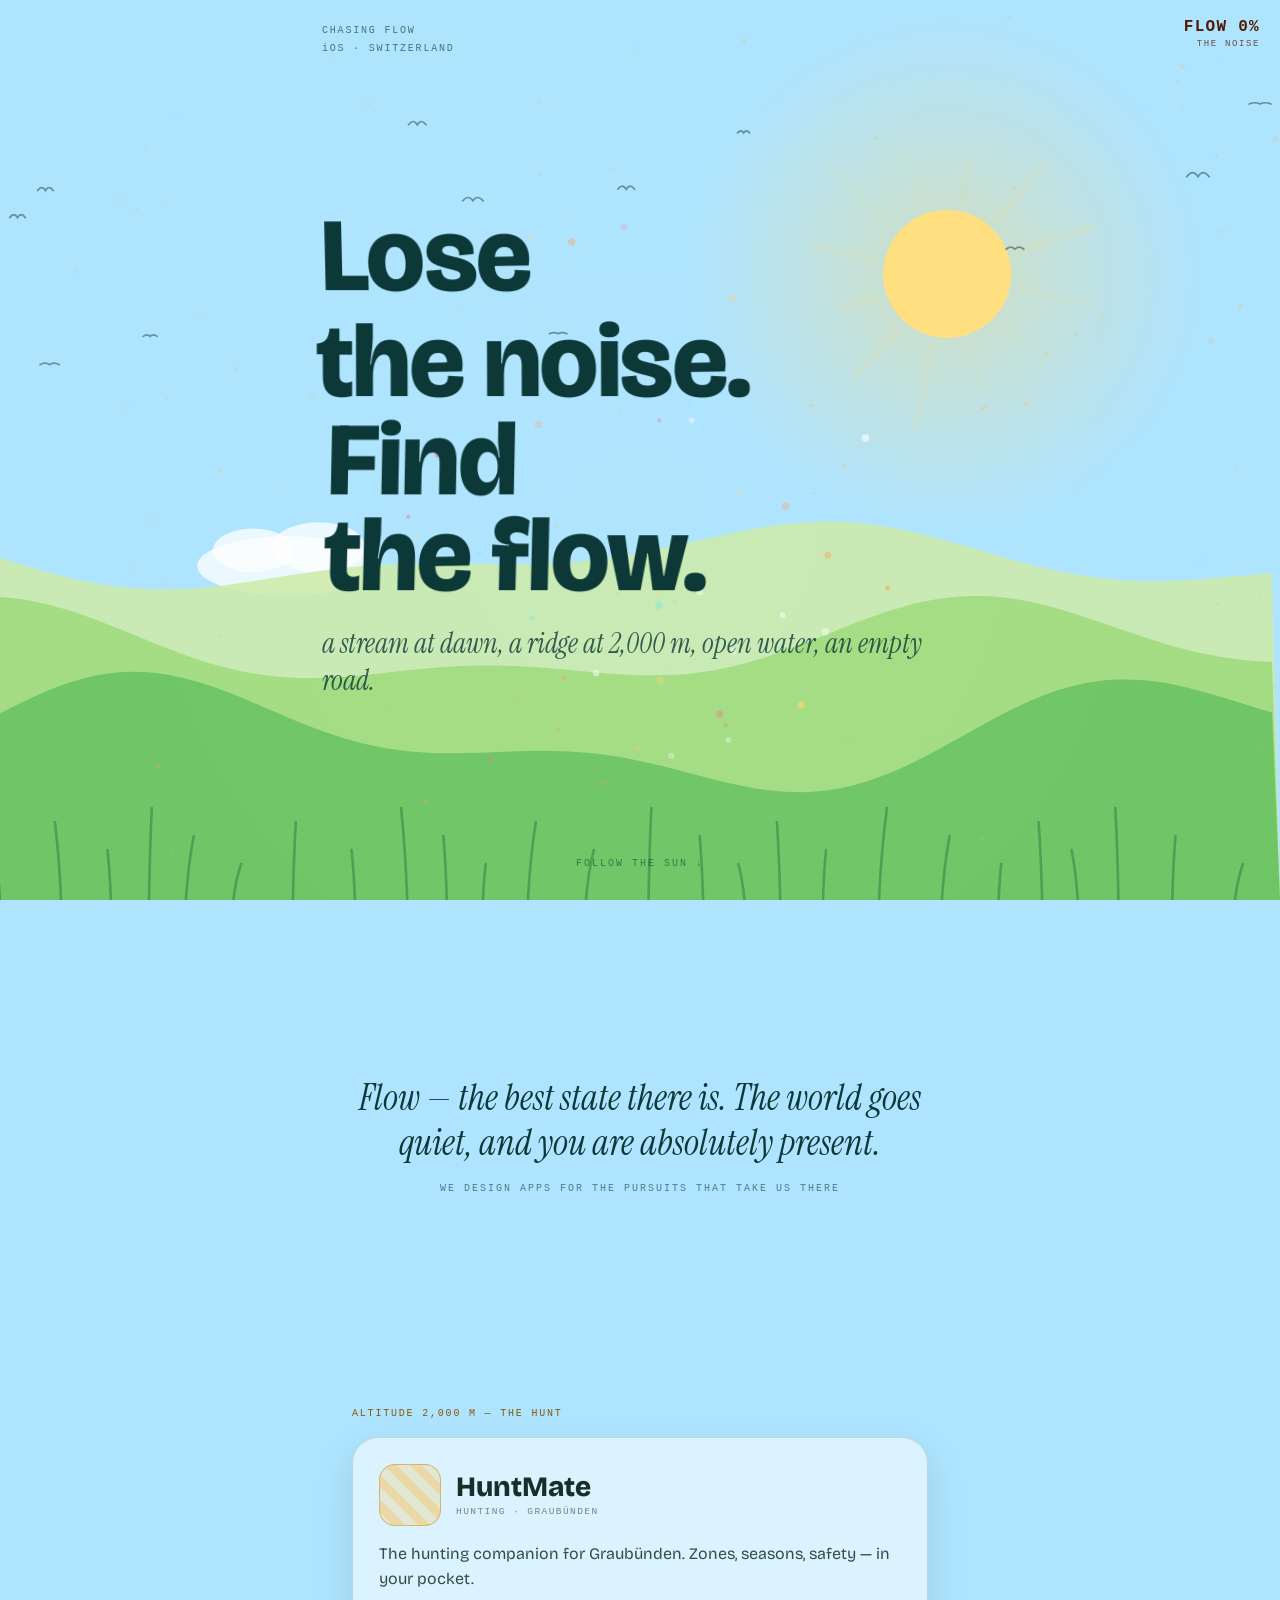
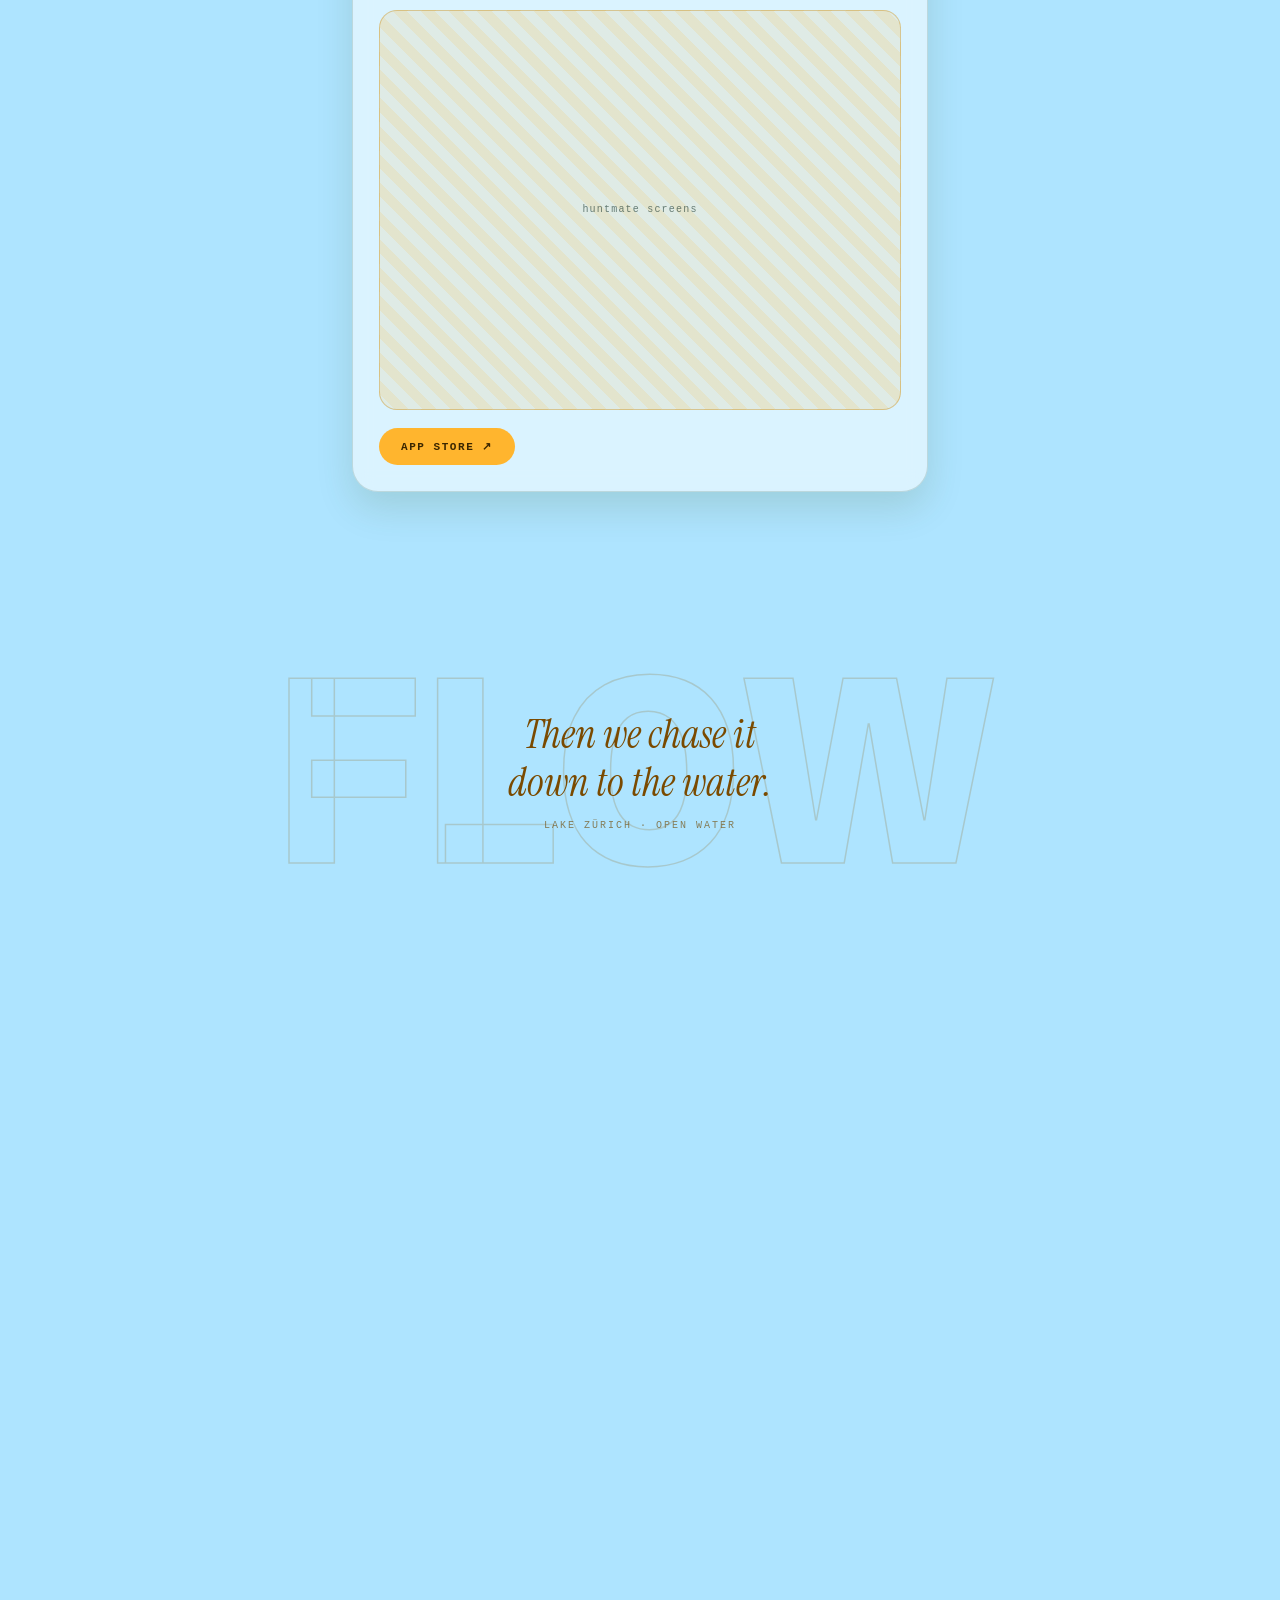
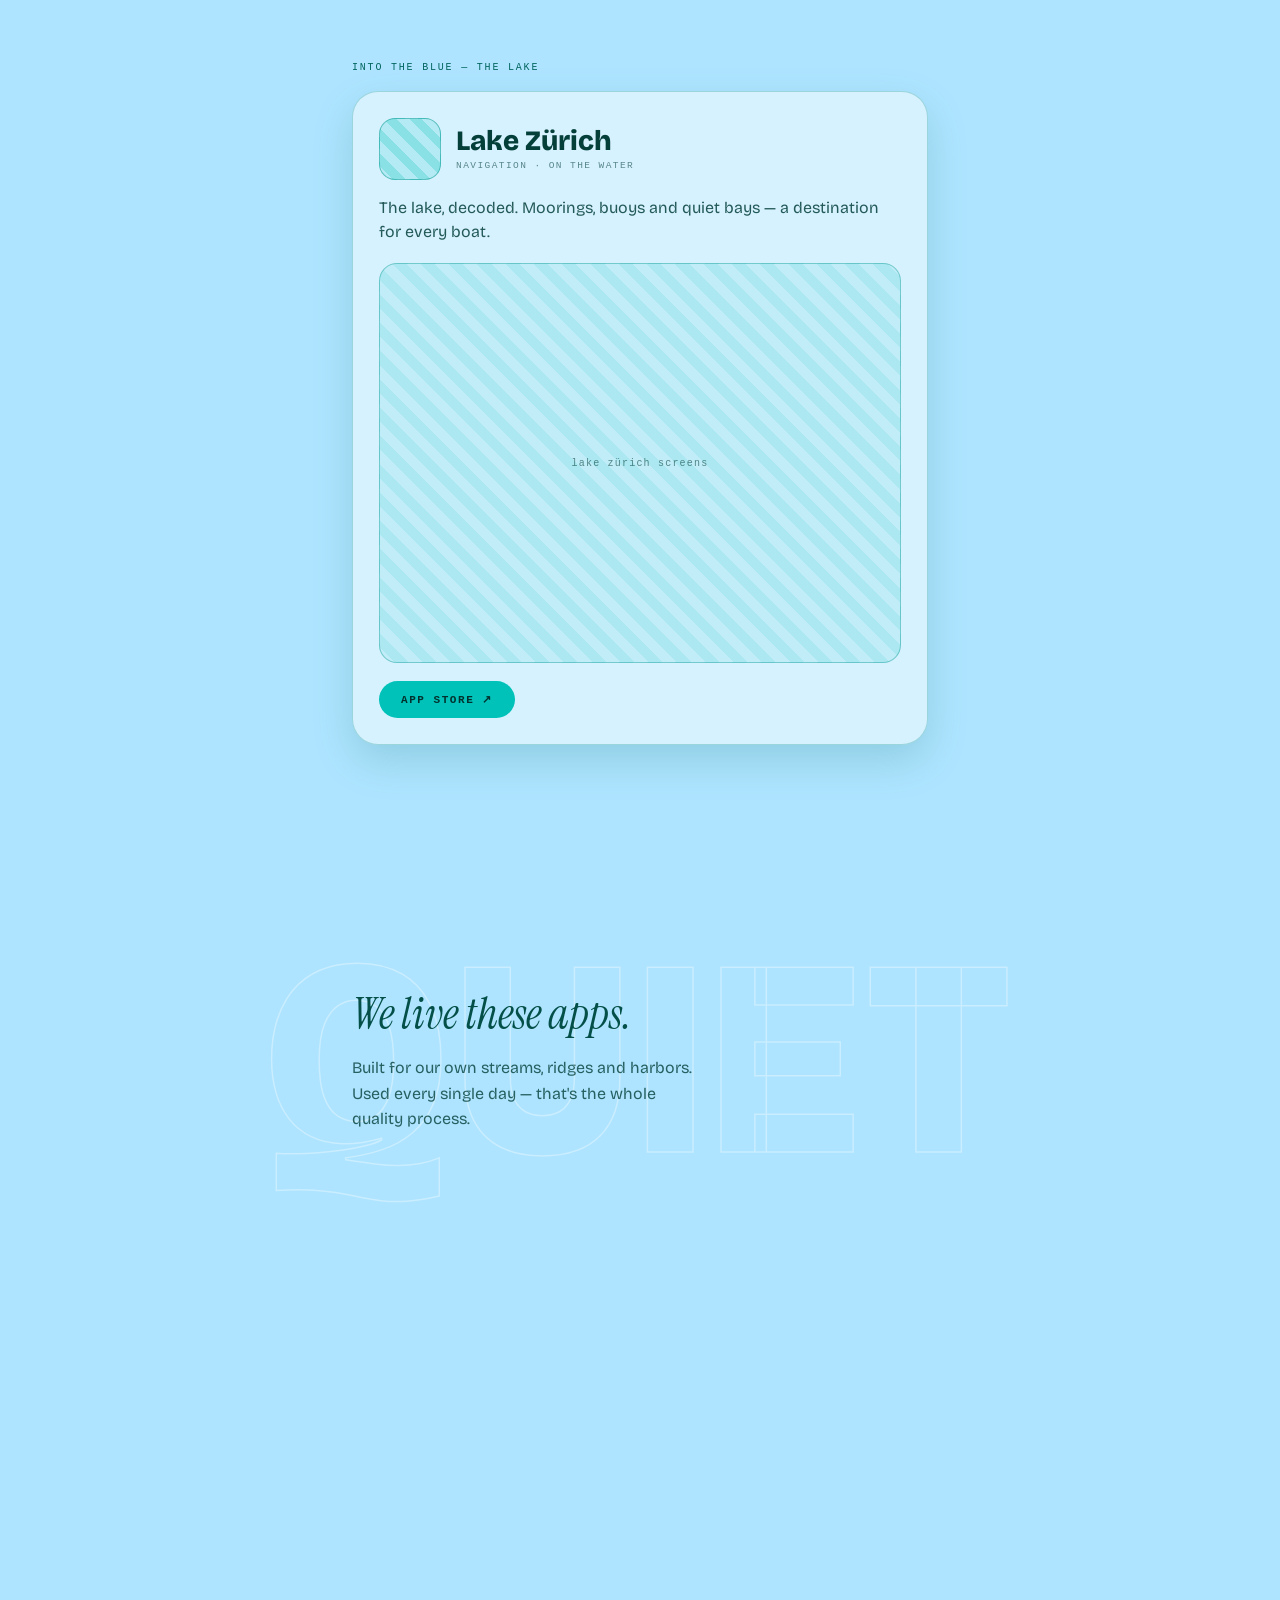
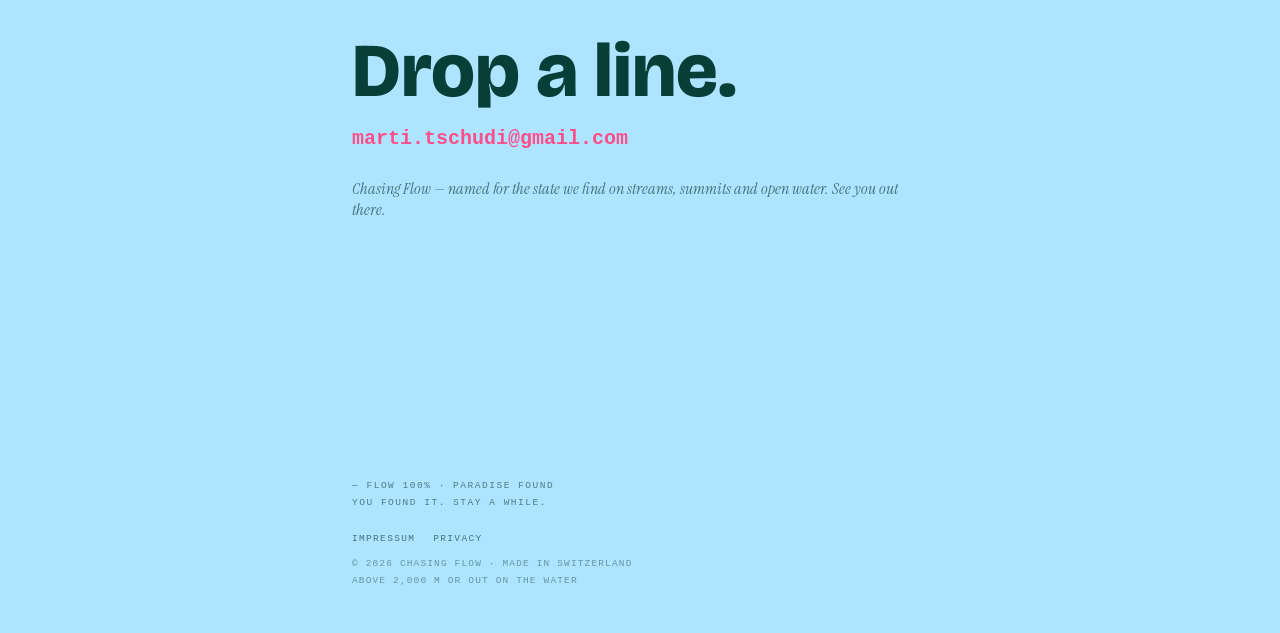
==== commit 8253b018: "Fill legal pages: owner, contact email, GitHub Pages as host Impressum names Martino Tschudi as owne" ====
--- a/index.html
+++ b/index.html
@@ -111,8 +111,7 @@
     <section class="contact">
       <div data-reveal>
         <h2 class="contact-title">Drop a line.</h2>
-        <!-- TODO(client): confirm real contact address (placeholder per handoff) -->
-        <a class="contact-email" href="mailto:hi@chasingflow.ch">hi@chasingflow.ch</a>
+        <a class="contact-email" href="mailto:marti.tschudi@gmail.com">marti.tschudi@gmail.com</a>
         <p class="contact-note">Chasing Flow — named for the state we find on streams, summits and open water. See you out there.</p>
       </div>
     </section>
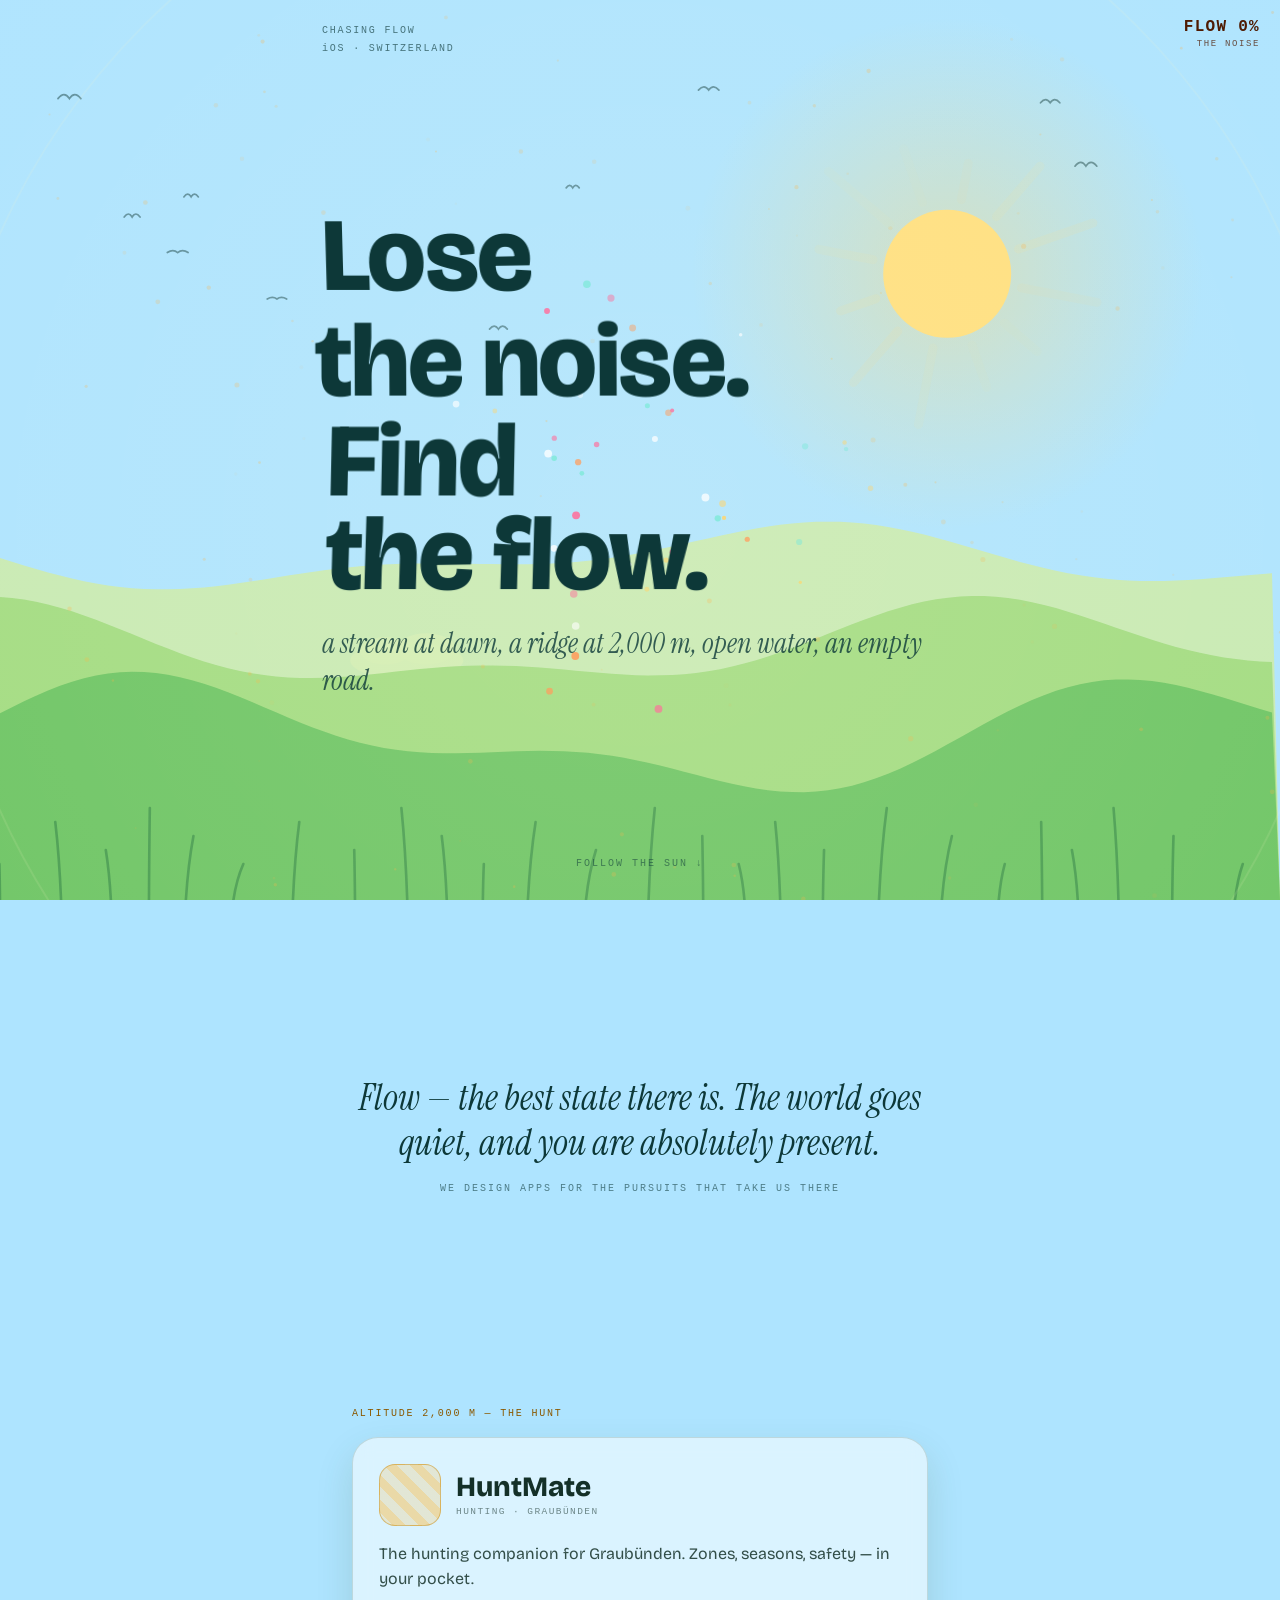
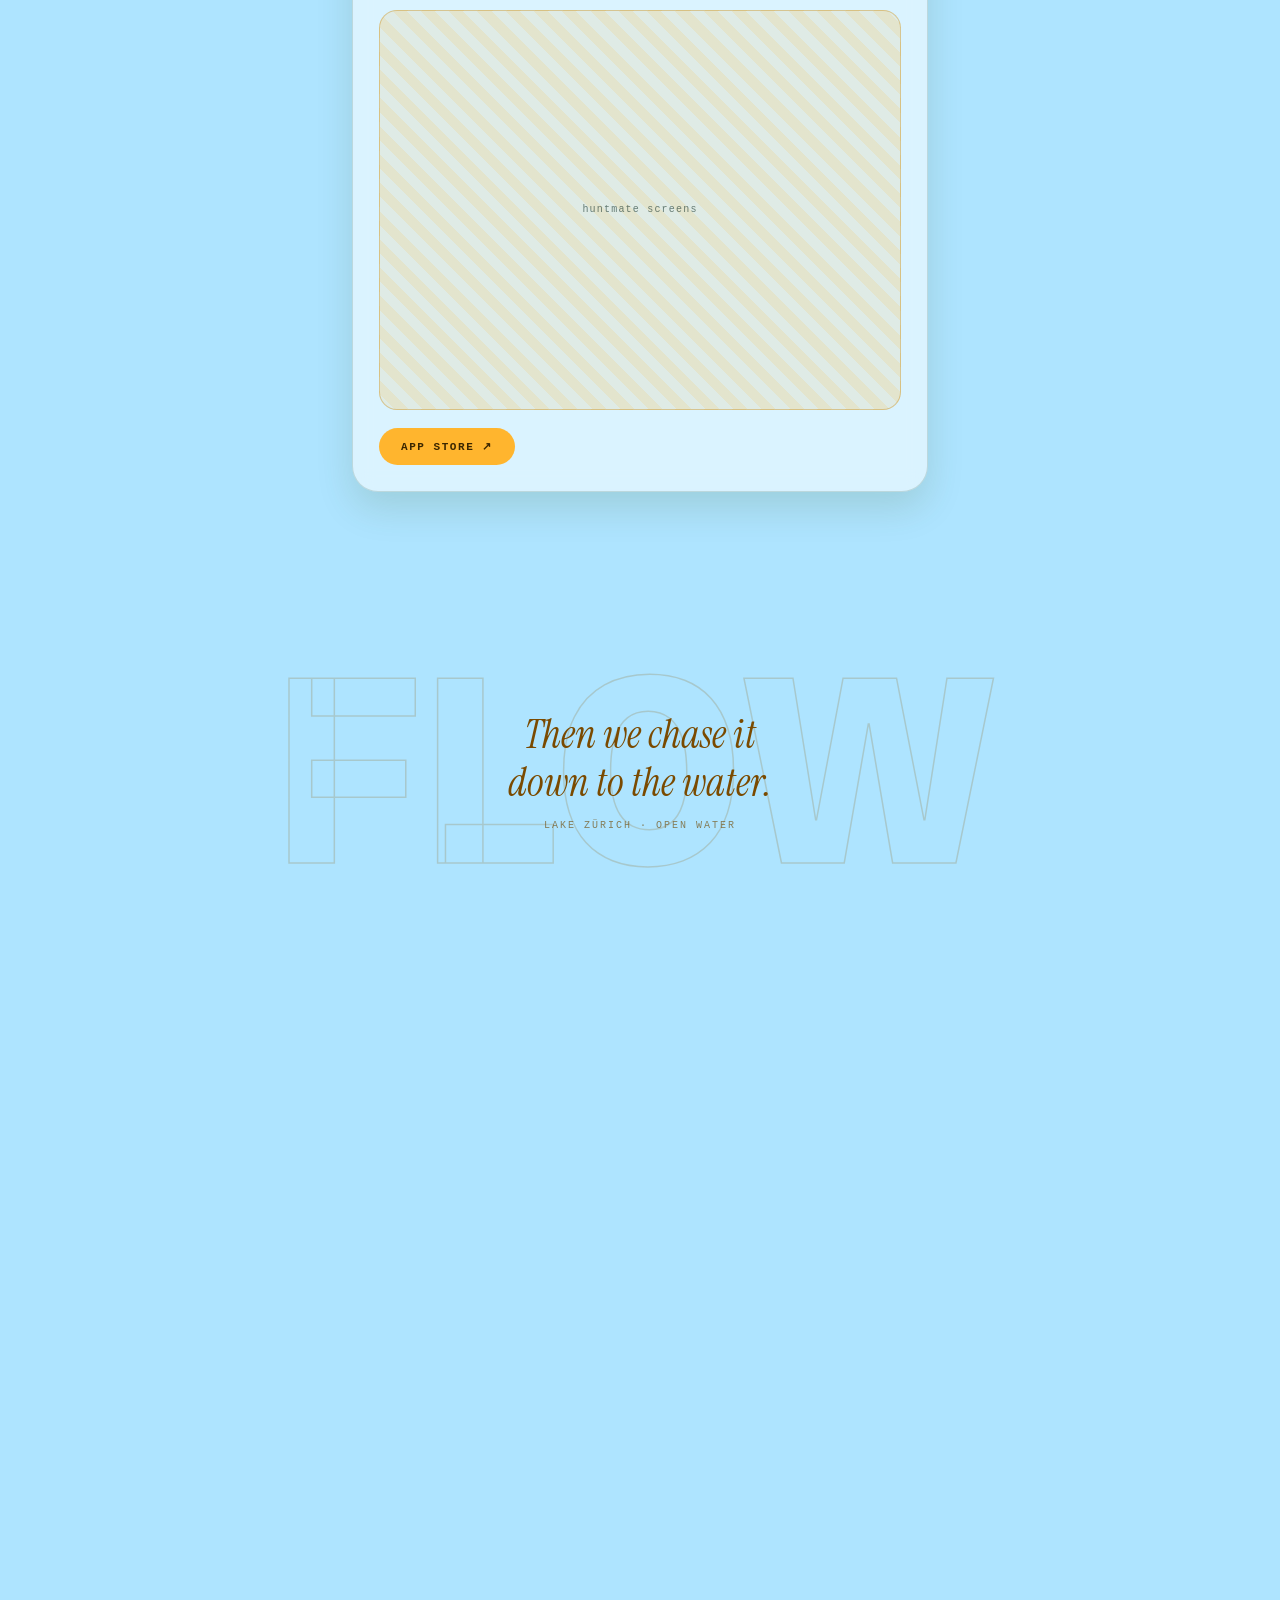
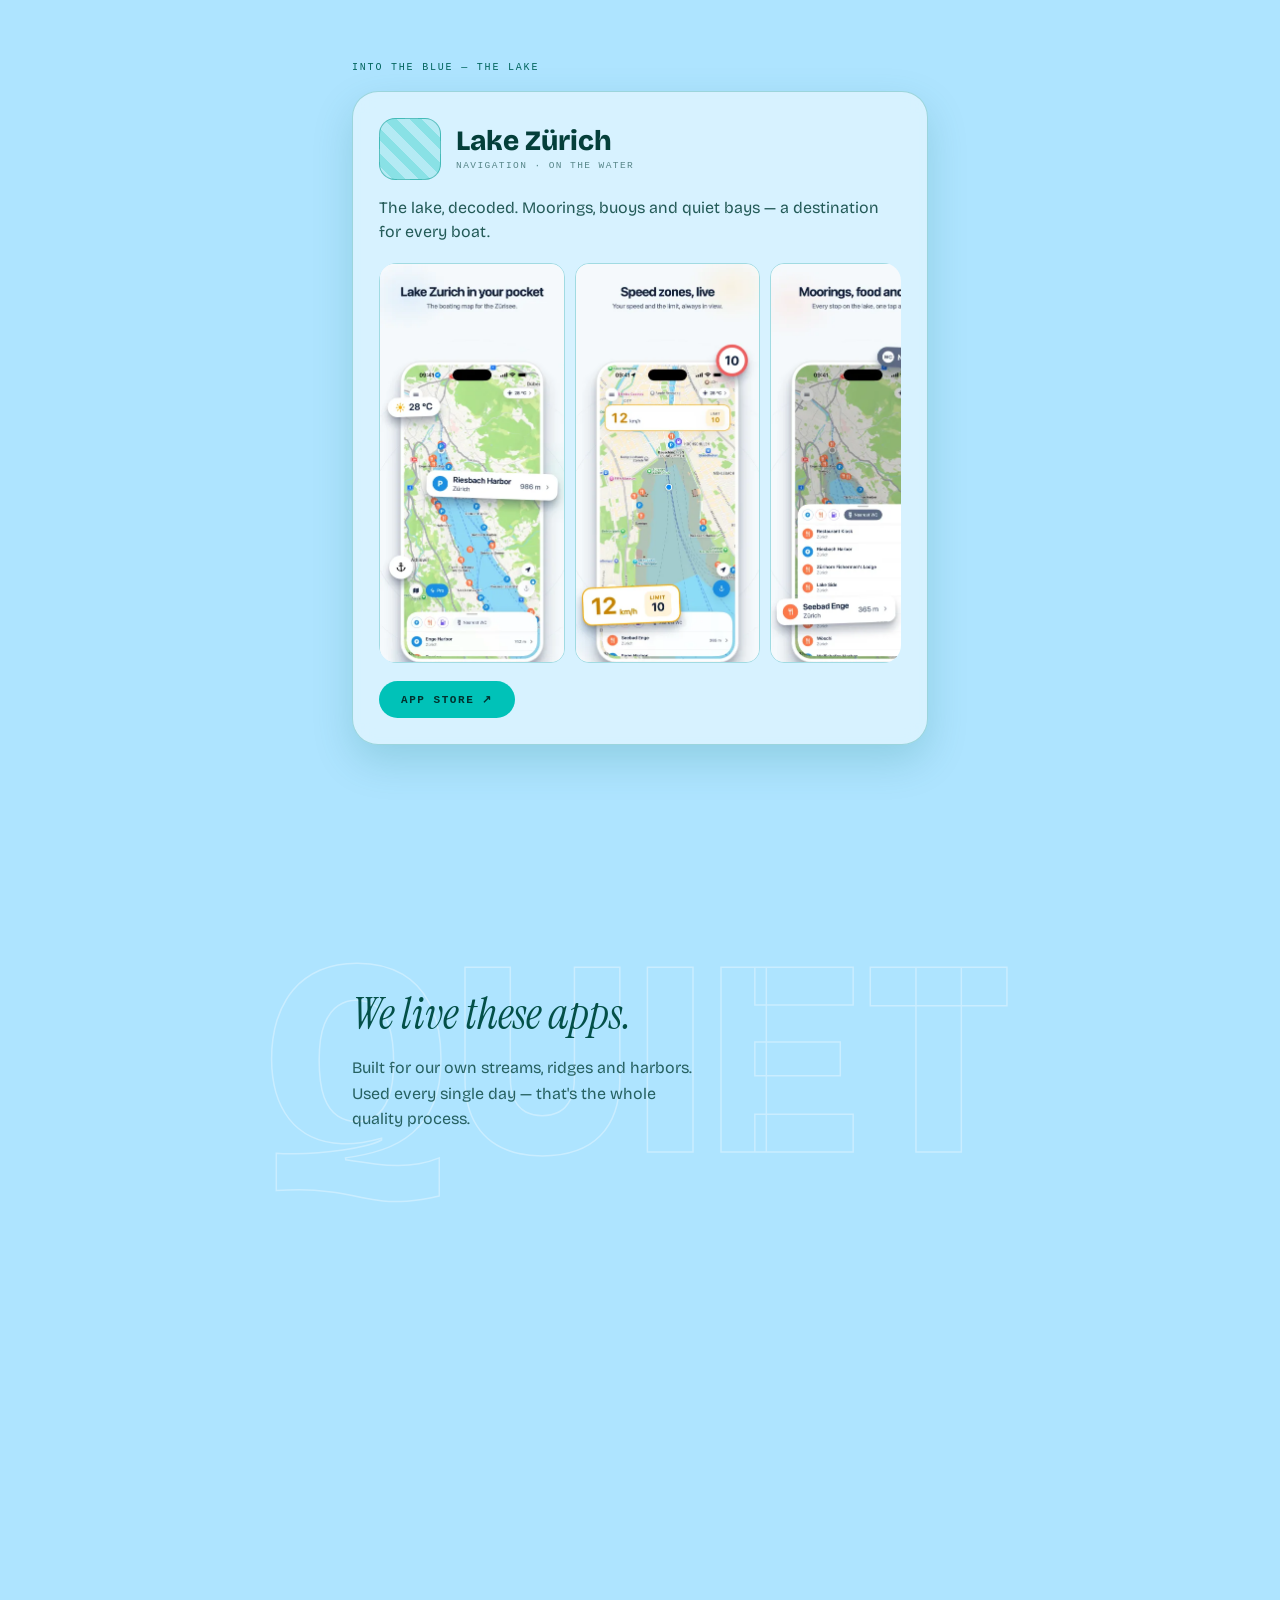
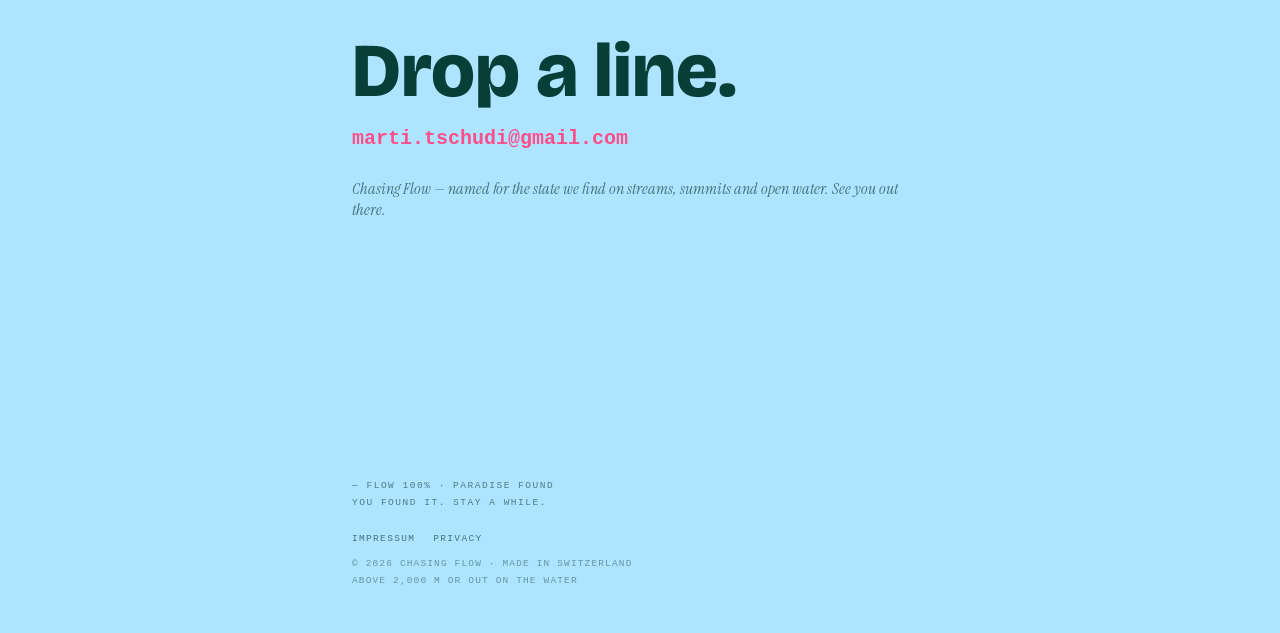
==== commit 3b534f18: "Lake Zürich: real App Store screenshots as swipeable strip Six 369x800 webp shots replace the stripe" ====
--- a/index.html
+++ b/index.html
@@ -94,7 +94,20 @@
           </div>
         </div>
         <p class="app-blurb">The lake, decoded. Moorings, buoys and quiet bays — a destination for every boat.</p>
-        <div class="shot-slot">lake zürich screens</div><!-- placeholder: real screenshots TBD -->
+        <div class="shot-slot shot-slot--filled" role="group" aria-label="Lake Zürich app screenshots">
+          <img src="assets/lake/01-hero.webp" width="369" height="800" loading="lazy" decoding="async"
+               alt="Lake Zurich in your pocket — the boating map for the Zürisee, with harbors and moorings">
+          <img src="assets/lake/02-speed-zones.webp" width="369" height="800" loading="lazy" decoding="async"
+               alt="Speed zones, live — your speed and the limit, always in view">
+          <img src="assets/lake/03-pois.webp" width="369" height="800" loading="lazy" decoding="async"
+               alt="Moorings, food and fuel — every stop on the lake, one tap away">
+          <img src="assets/lake/04-navigation.webp" width="369" height="800" loading="lazy" decoding="async"
+               alt="Course, distance and ETA — straight-line guidance to any mooring">
+          <img src="assets/lake/05-anchor-alarm.webp" width="369" height="800" loading="lazy" decoding="async"
+               alt="The anchor alarm keeps watch — wakes you if your boat drifts">
+          <img src="assets/lake/06-weather.webp" width="369" height="800" loading="lazy" decoding="async"
+               alt="Lake weather, live — water, wind and level from Mythenquai">
+        </div>
         <!-- TODO(client): real App Store URL; then add target="_blank" rel="noopener" -->
         <a class="pill pill--lake" href="#" title="App Store link coming">APP STORE ↗</a>
       </article>
--- a/styles.css
+++ b/styles.css
@@ -257,6 +257,31 @@
   color: rgba(4, 63, 58, .6);
 }
 
+/* Filled slot: placeholder stripes give way to a swipeable strip of shots.
+   The cut-off tile at the card edge is the scroll affordance. */
+.shot-slot--filled {
+  justify-content: flex-start;
+  gap: 10px;
+  overflow-x: auto;
+  overflow-y: hidden;
+  scroll-snap-type: x proximity;
+  overscroll-behavior-x: contain;
+  scrollbar-width: none;
+}
+.shot-slot--filled::-webkit-scrollbar { display: none; }
+.card--lake .shot-slot--filled {
+  background: none;
+  border: none;
+}
+.shot-slot--filled img {
+  height: 100%;
+  width: auto;
+  flex: none;
+  border-radius: 14px;
+  border: 1px solid rgba(0, 150, 140, .25);
+  scroll-snap-align: start;
+}
+
 .pill {
   display: inline-flex;
   margin-top: 18px;
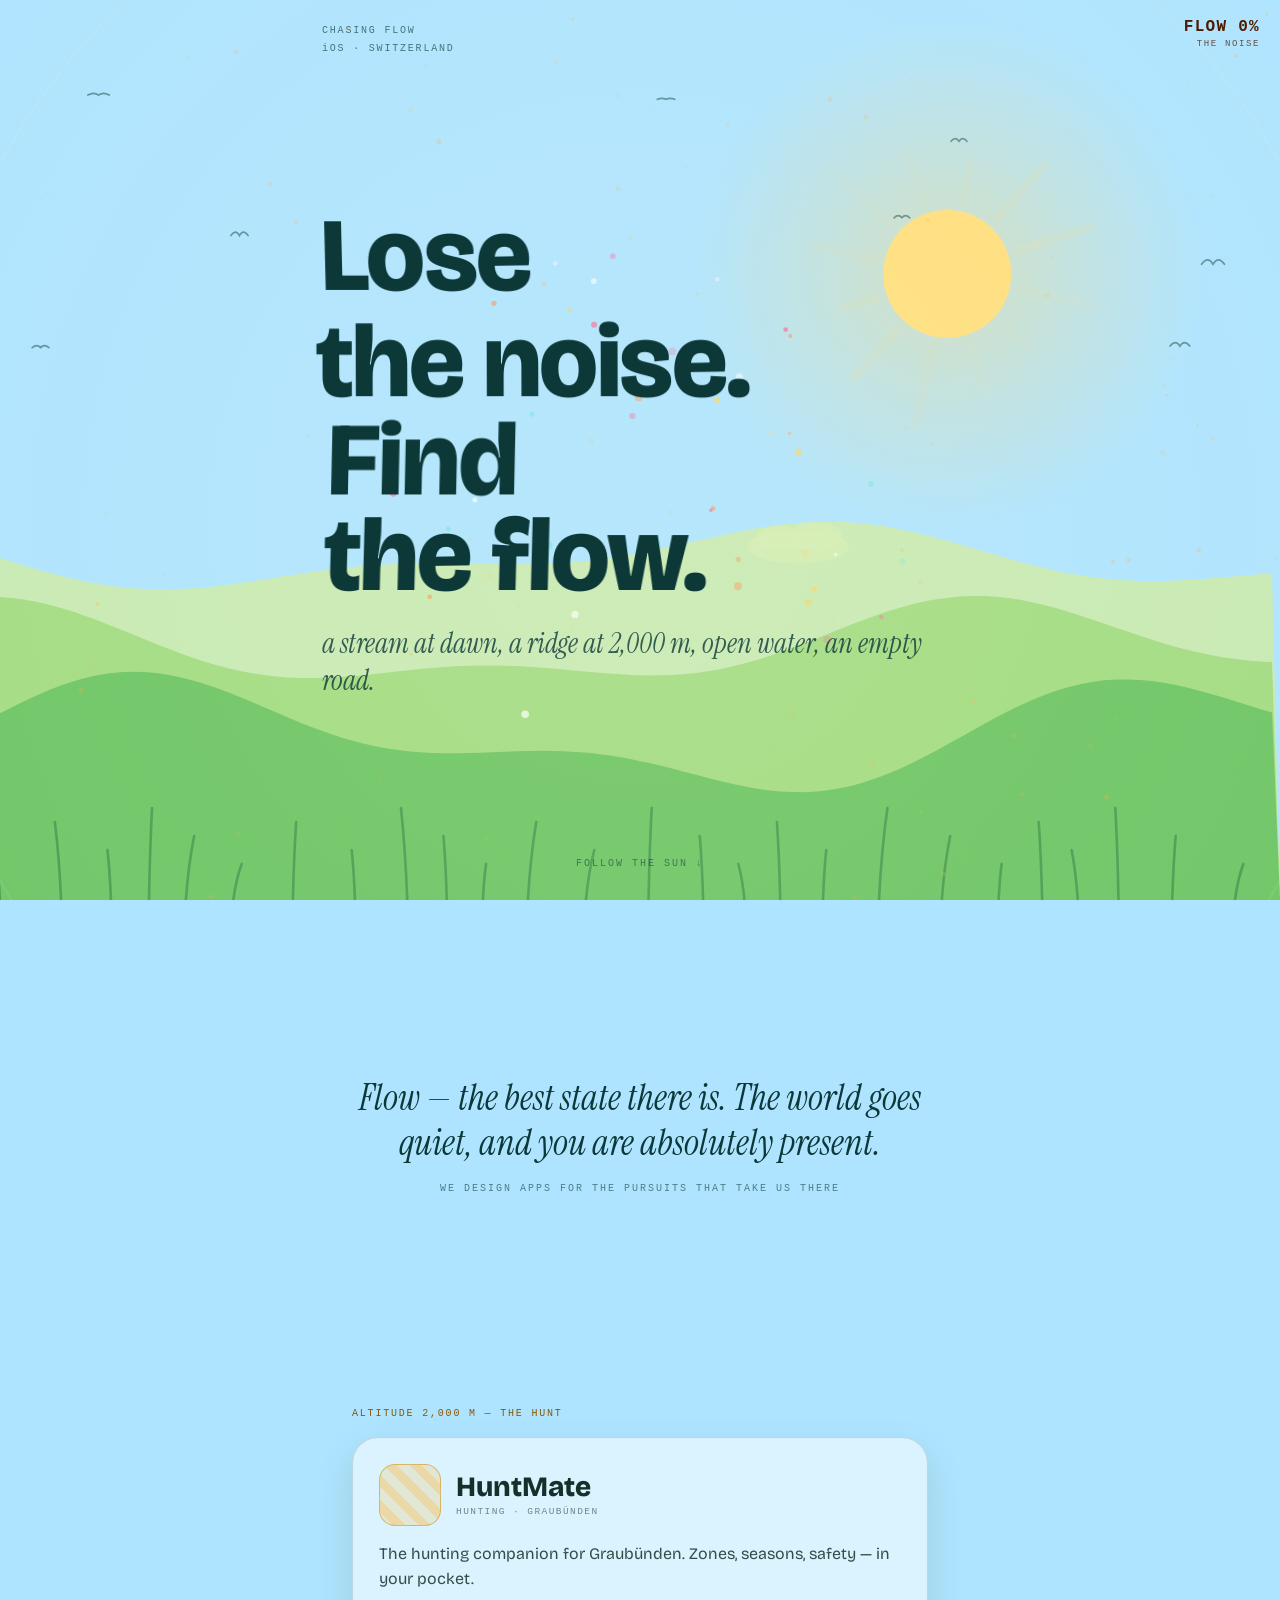
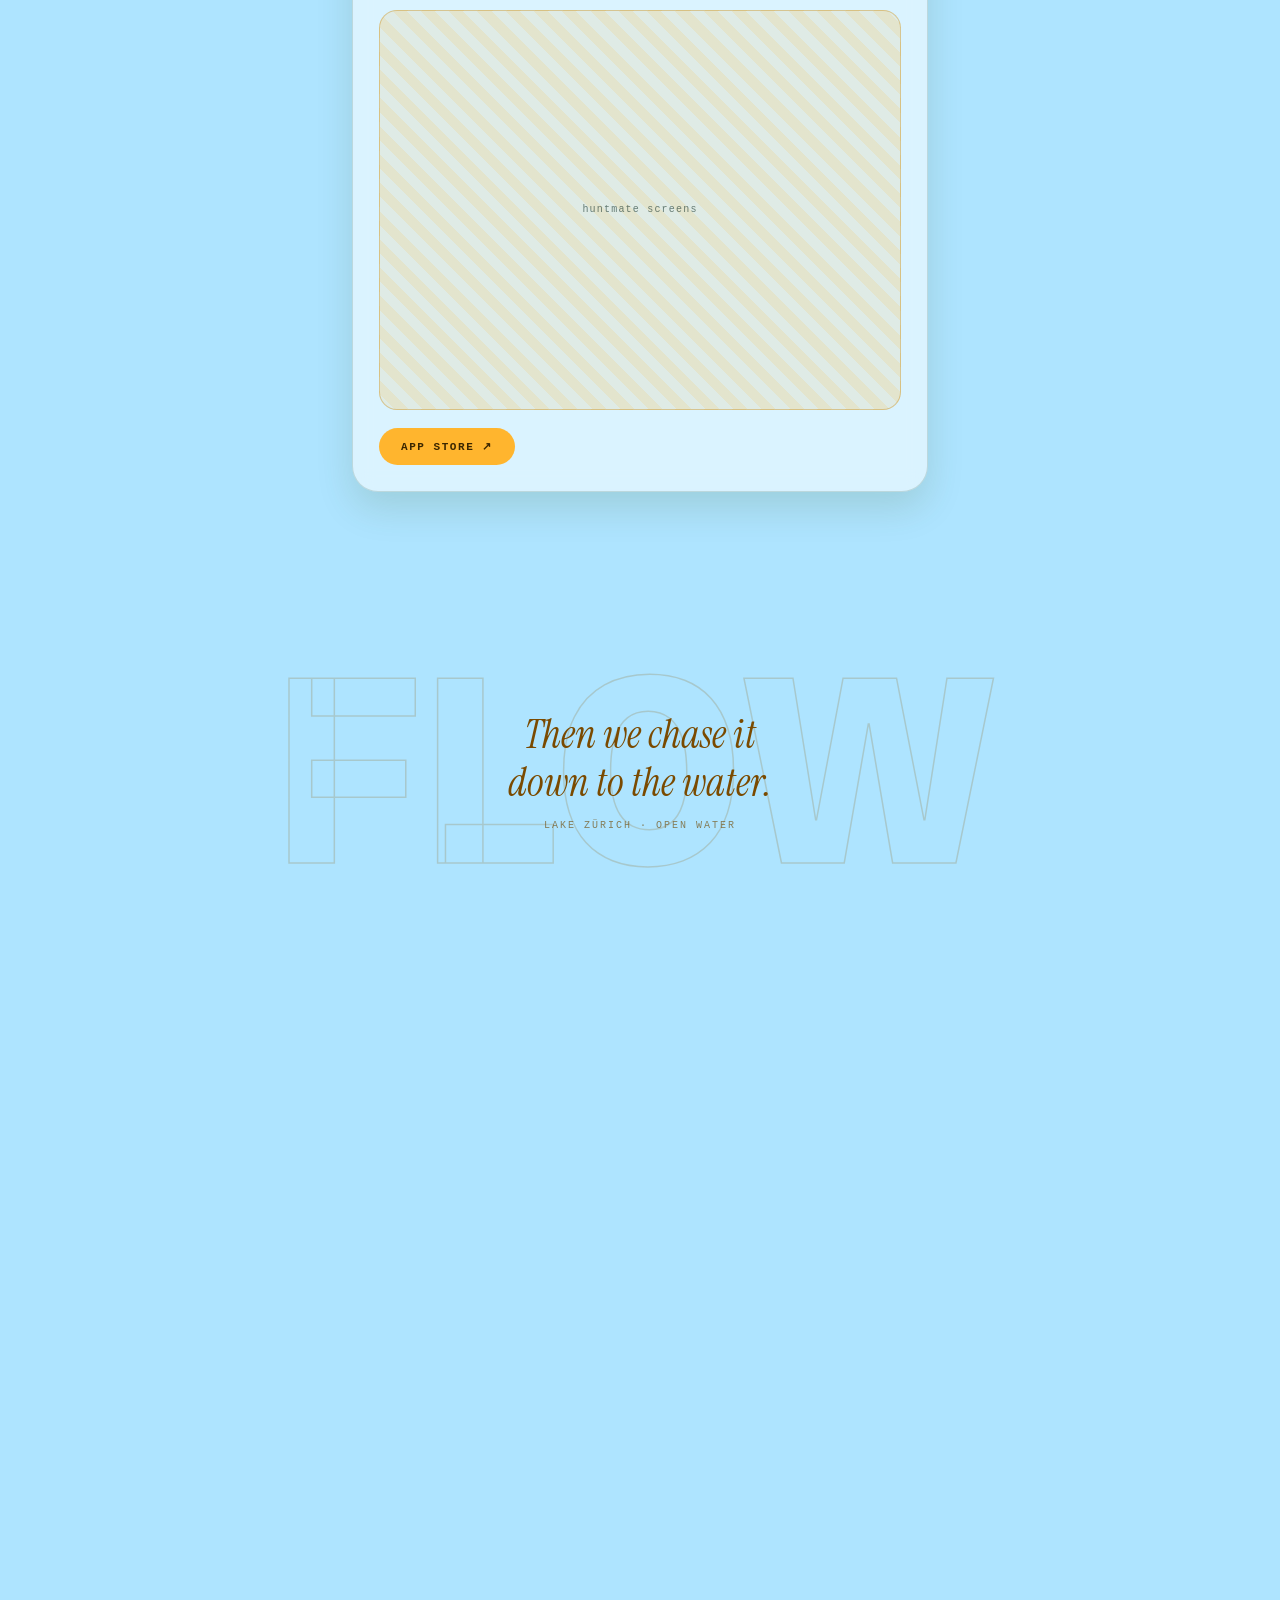
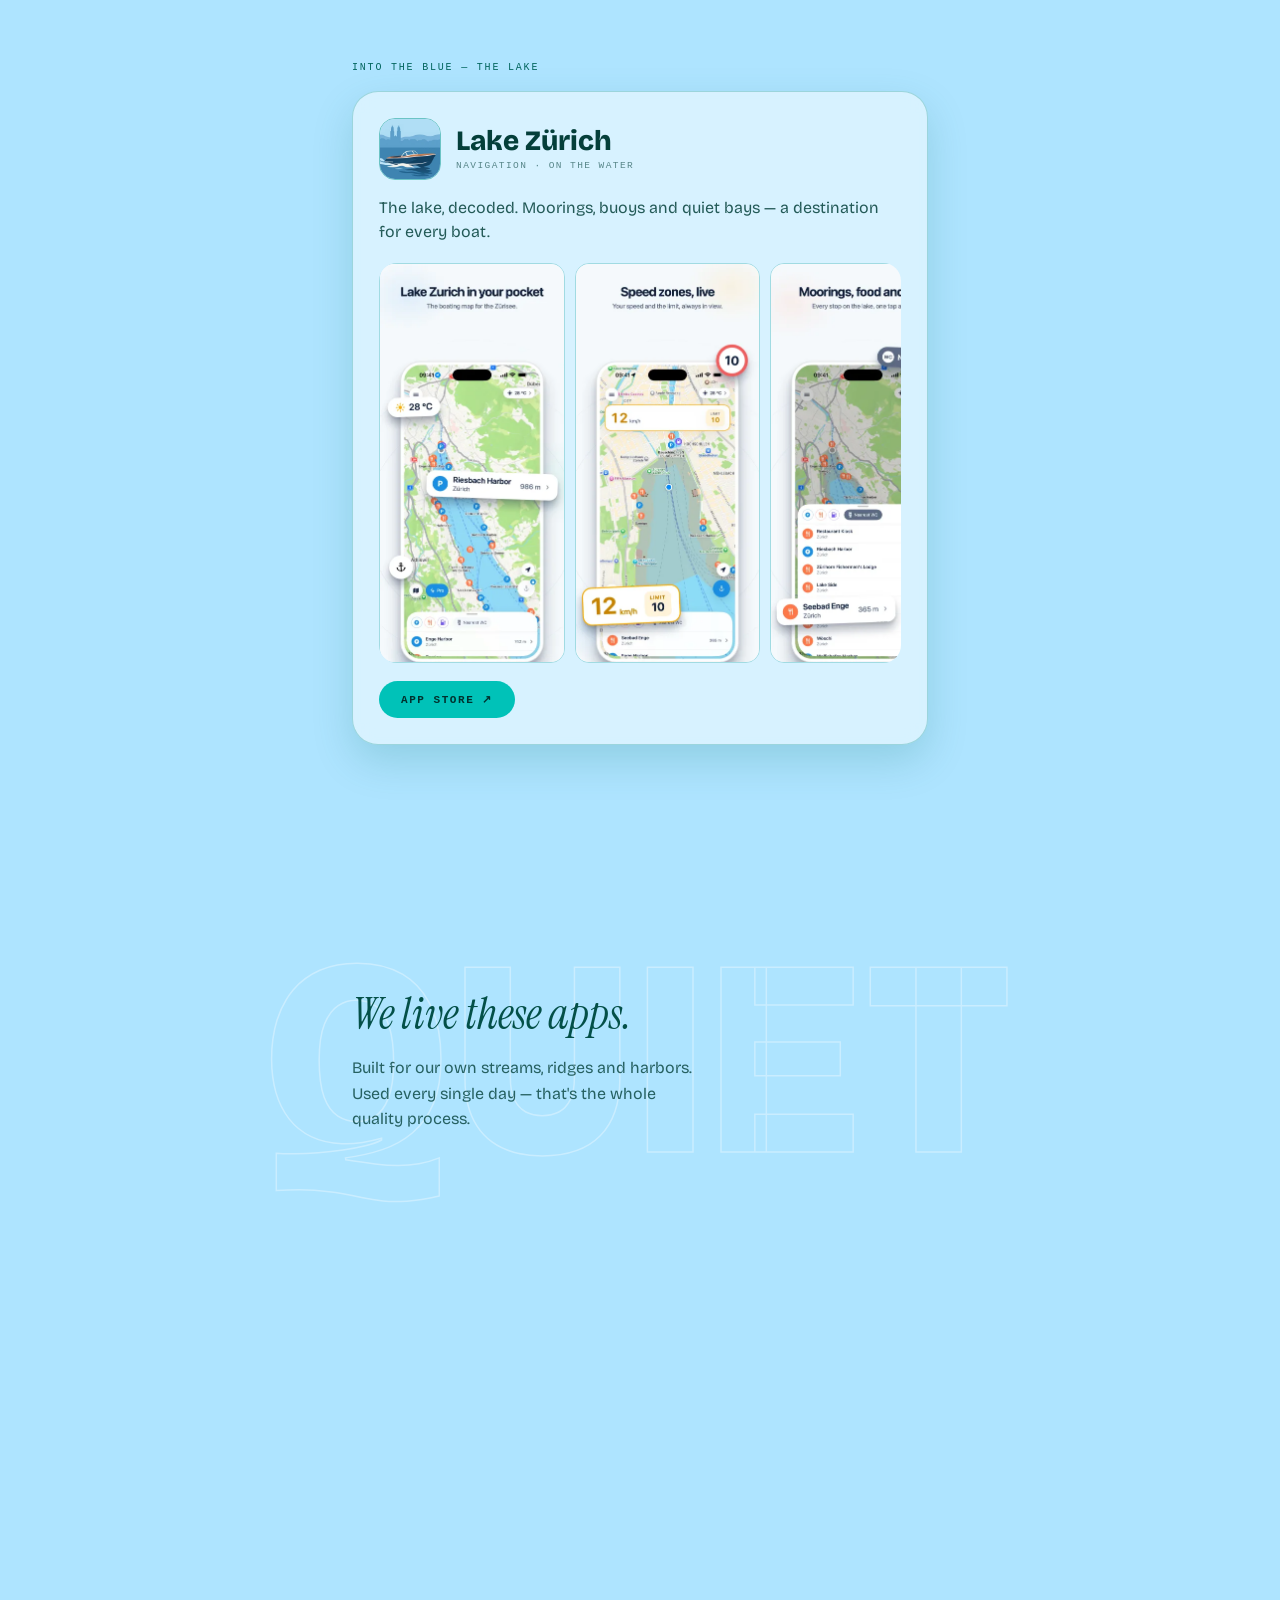
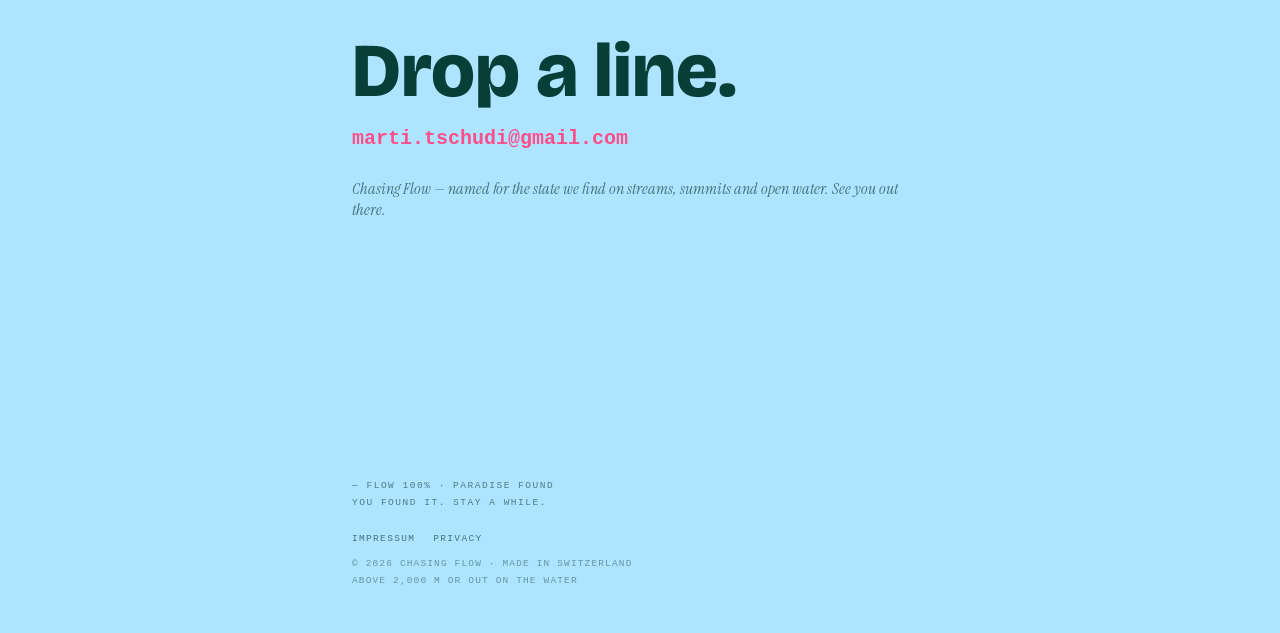
==== commit 07b68850: "Lake Zürich: real app icon + App Store link Icon from the Xcode asset catalog as 186px WebP; pill li" ====
--- a/index.html
+++ b/index.html
@@ -87,7 +87,7 @@
       <p class="app-kicker" data-reveal>INTO THE BLUE — THE LAKE</p>
       <article class="card card--lake" data-reveal>
         <div class="card-head">
-          <div class="icon-slot" aria-hidden="true"></div><!-- placeholder: real Lake Zürich icon TBD -->
+          <img class="icon-slot icon-slot--filled" src="assets/lake/icon.webp" width="186" height="186" alt="" loading="lazy" decoding="async">
           <div>
             <h2 class="app-name">Lake Zürich</h2>
             <p class="app-meta">NAVIGATION · ON THE WATER</p>
@@ -108,8 +108,7 @@
           <img src="assets/lake/06-weather.webp" width="369" height="800" loading="lazy" decoding="async"
                alt="Lake weather, live — water, wind and level from Mythenquai">
         </div>
-        <!-- TODO(client): real App Store URL; then add target="_blank" rel="noopener" -->
-        <a class="pill pill--lake" href="#" title="App Store link coming">APP STORE ↗</a>
+        <a class="pill pill--lake" href="https://apps.apple.com/ch/app/lake-zurich/id6746028065" target="_blank" rel="noopener">APP STORE ↗</a>
       </article>
     </section>
 
--- a/styles.css
+++ b/styles.css
@@ -257,6 +257,11 @@
   color: rgba(4, 63, 58, .6);
 }
 
+.card--lake .icon-slot--filled {
+  background: none;
+  display: block;
+}
+
 /* Filled slot: placeholder stripes give way to a swipeable strip of shots.
    The cut-off tile at the card edge is the scroll affordance. */
 .shot-slot--filled {
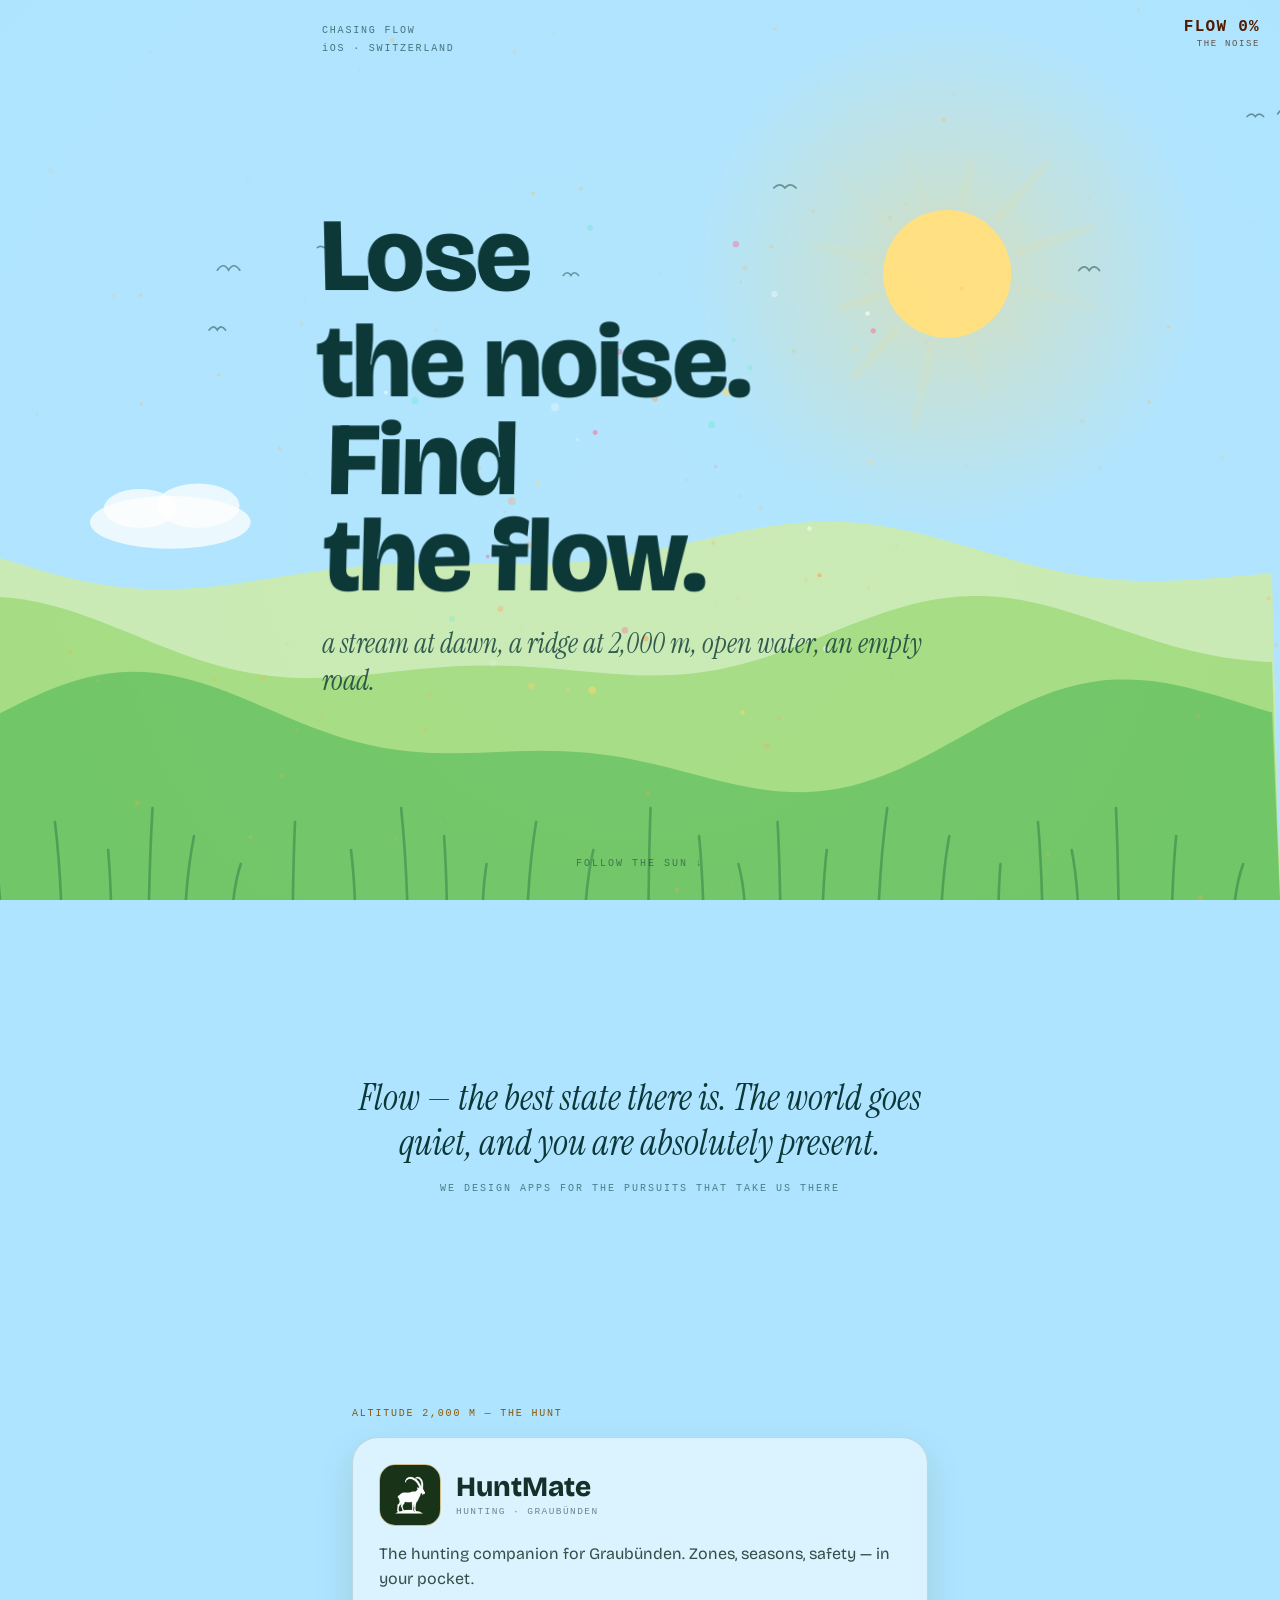
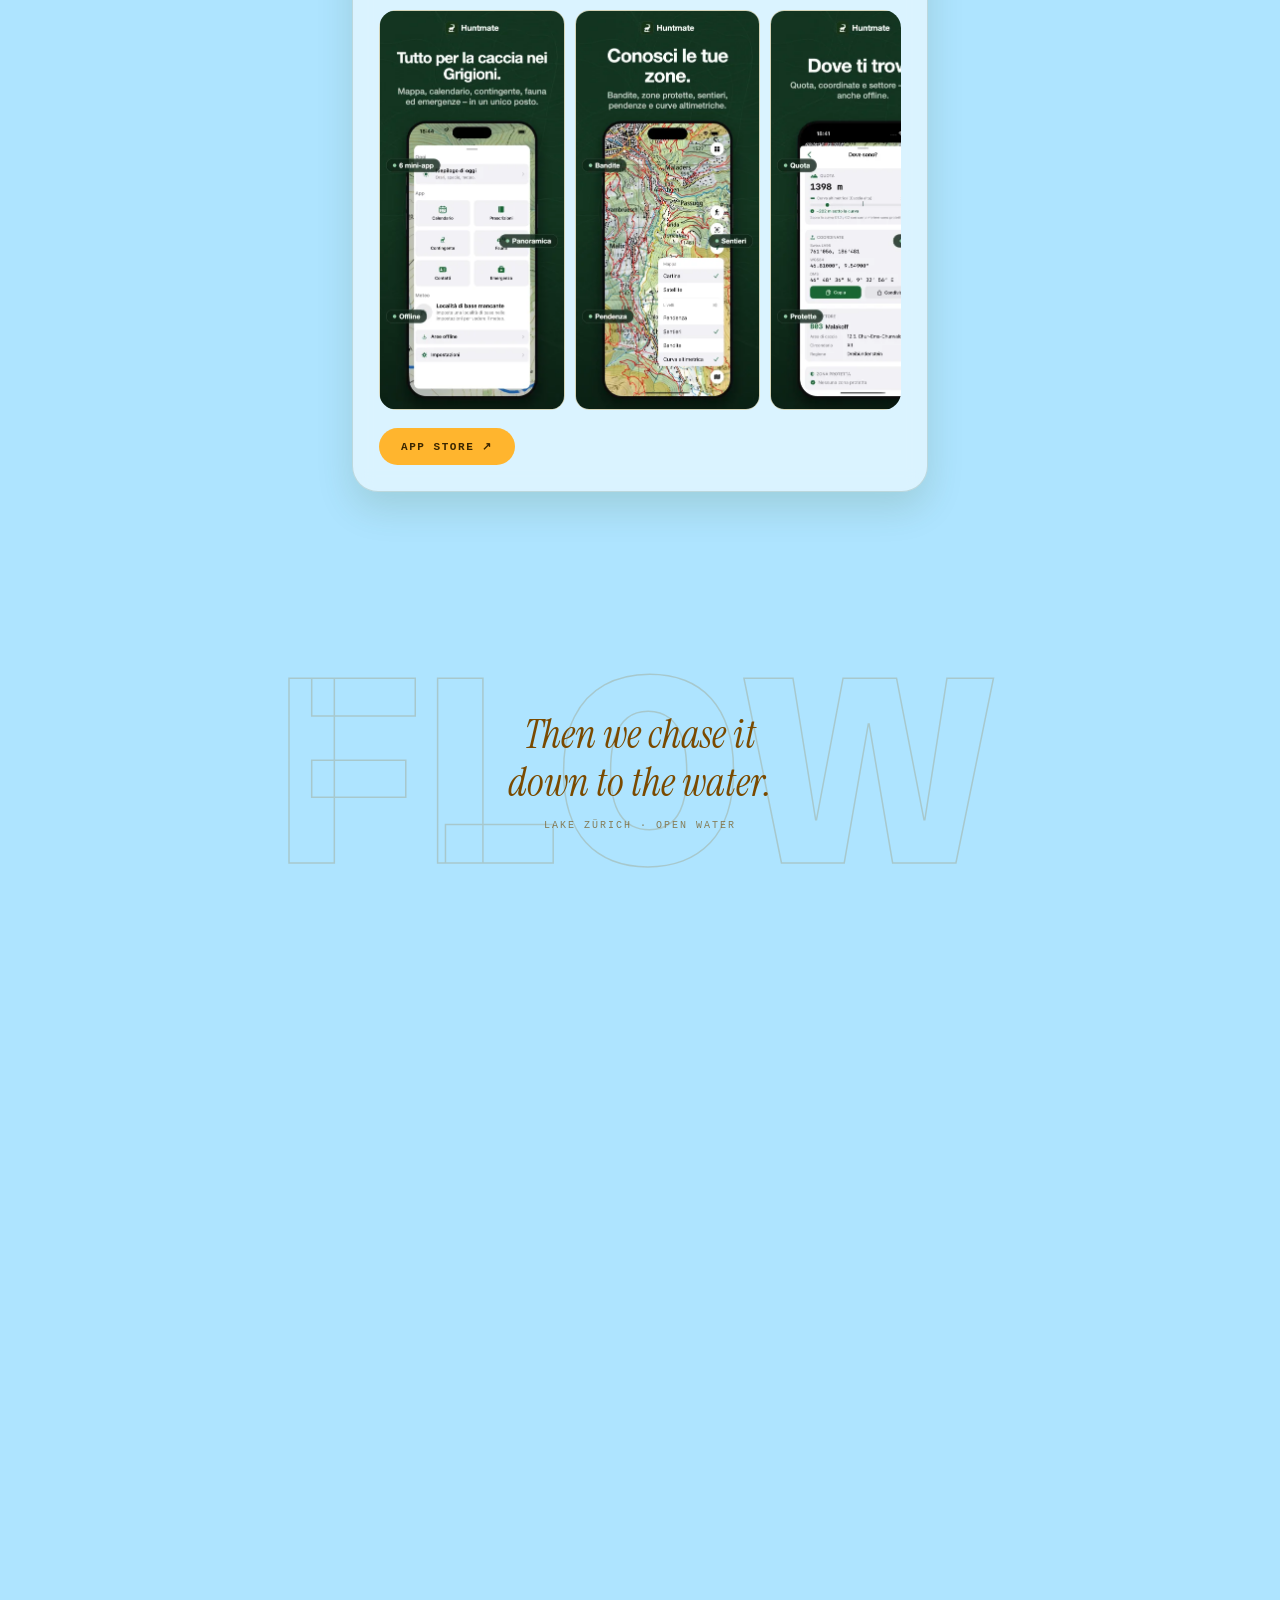
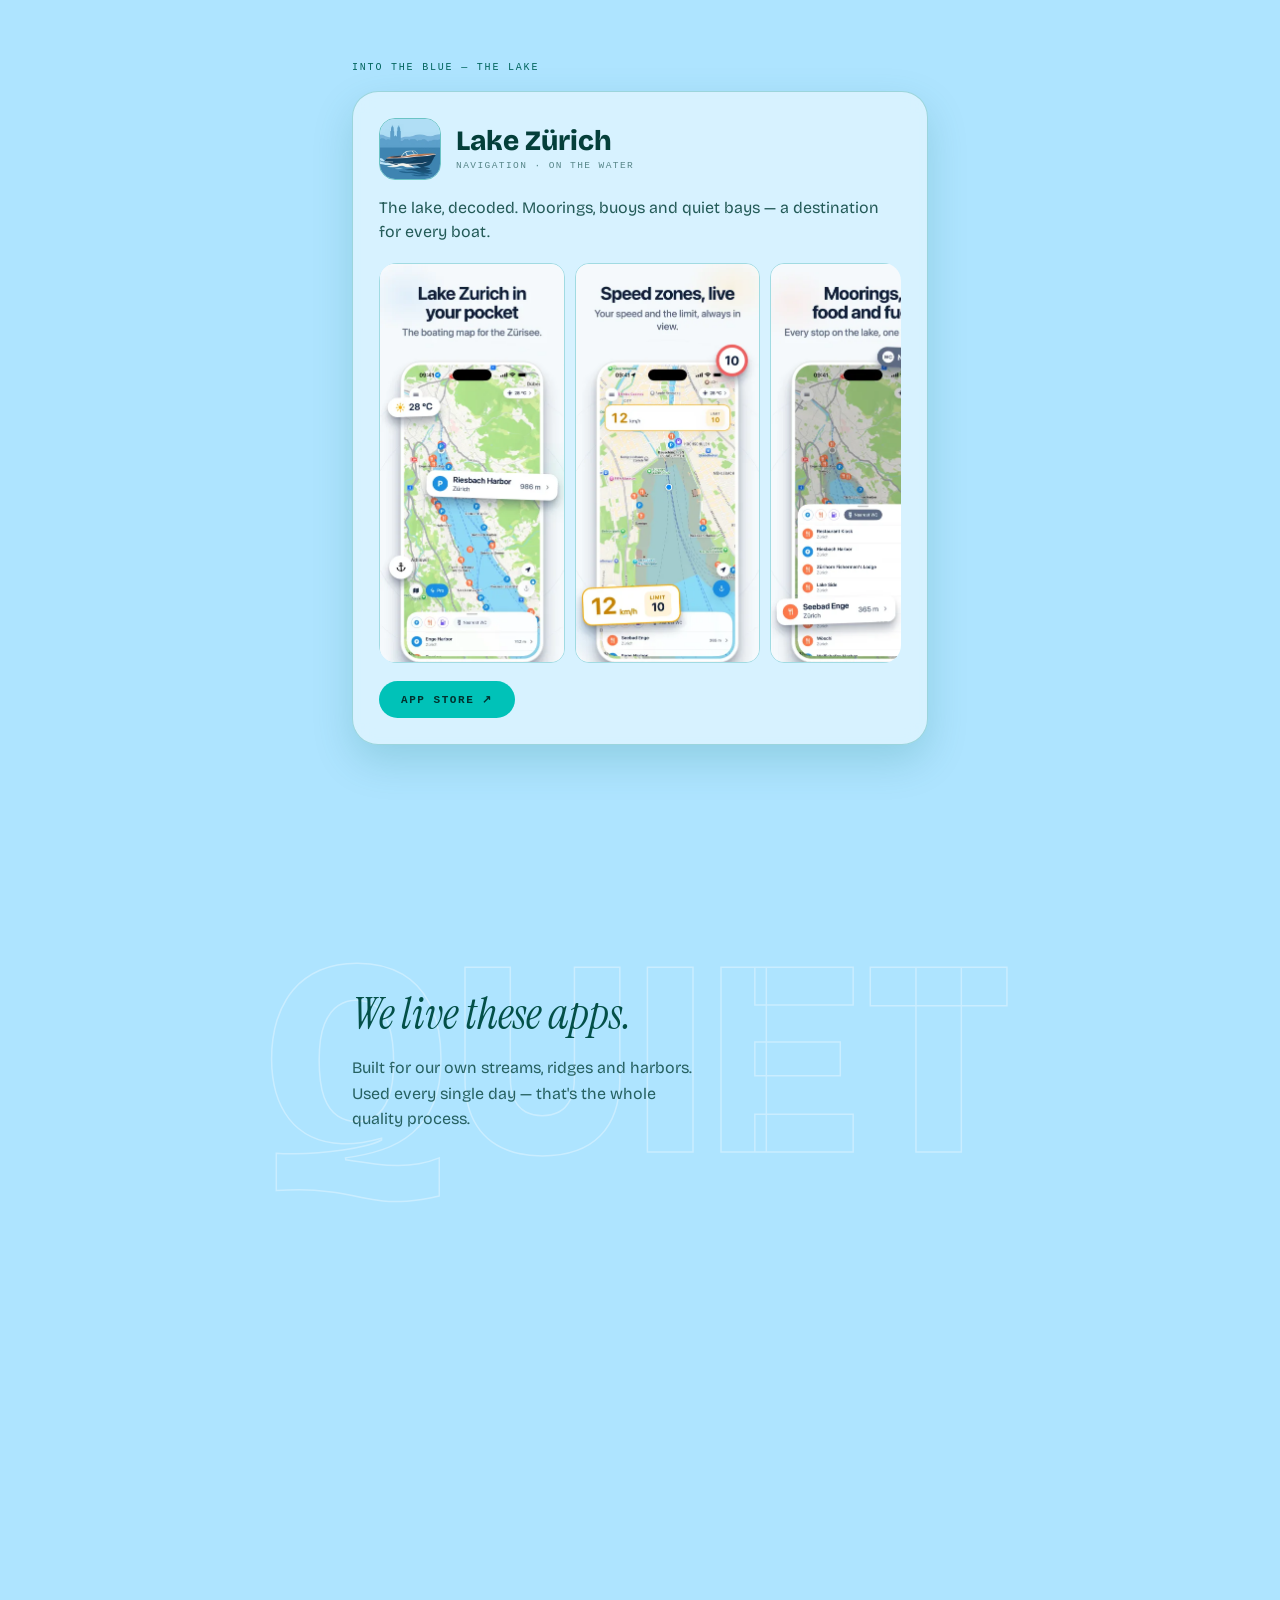
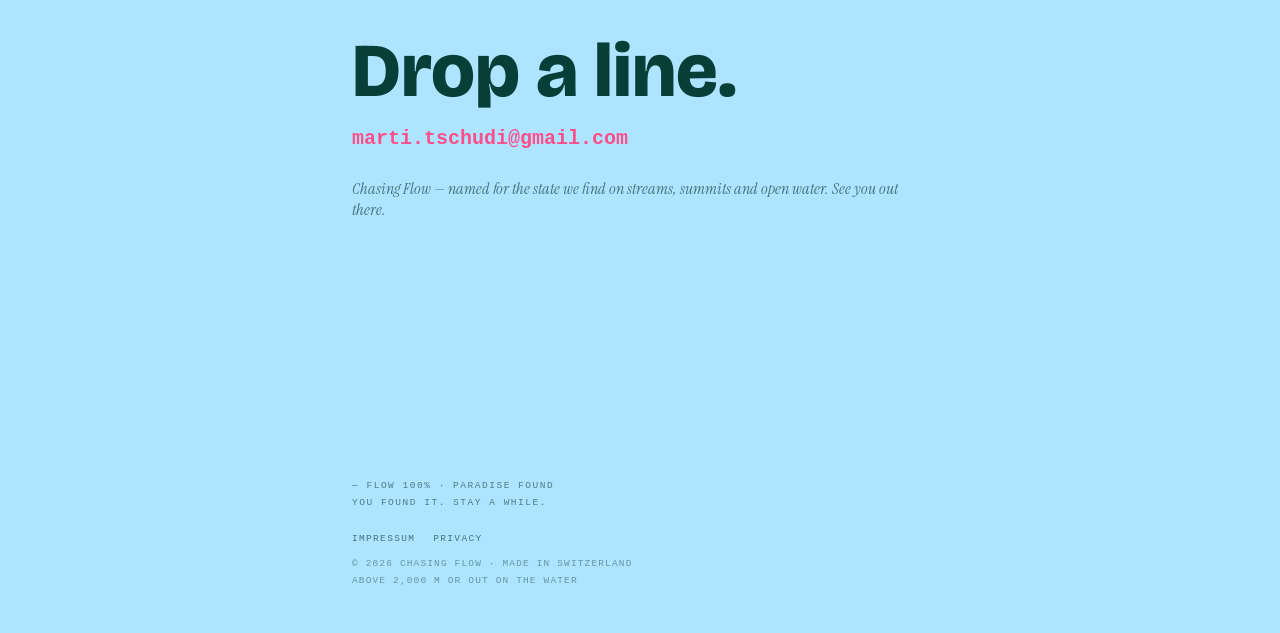
==== commit 7d7a668e: "HuntMate: real app icon + Italian App Store screenshots Fill the HuntMate card, mirroring the Lake Z" ====
--- a/index.html
+++ b/index.html
@@ -59,14 +59,27 @@
       <p class="app-kicker" data-reveal>ALTITUDE 2,000 M — THE HUNT</p>
       <article class="card card--hunt" data-reveal>
         <div class="card-head">
-          <div class="icon-slot" aria-hidden="true"></div><!-- placeholder: real HuntMate icon TBD -->
+          <img class="icon-slot icon-slot--filled" src="assets/hunt/icon.webp" width="186" height="186" alt="" loading="lazy" decoding="async">
           <div>
             <h2 class="app-name">HuntMate</h2>
             <p class="app-meta">HUNTING · GRAUBÜNDEN</p>
           </div>
         </div>
         <p class="app-blurb">The hunting companion for Graubünden. Zones, seasons, safety — in your pocket.</p>
-        <div class="shot-slot">huntmate screens</div><!-- placeholder: real screenshots TBD -->
+        <div class="shot-slot shot-slot--filled" role="group" aria-label="HuntMate app screenshots">
+          <img src="assets/hunt/01-home.webp" width="369" height="800" loading="lazy" decoding="async"
+               alt="HuntMate — everything for the hunt in Graubünden: map, calendar, quota, wildlife and emergencies in one place">
+          <img src="assets/hunt/02-zones.webp" width="369" height="800" loading="lazy" decoding="async"
+               alt="Know your zones — reserves, protected areas, trails, slope and elevation contours on the Swiss topo map">
+          <img src="assets/hunt/03-location.webp" width="369" height="800" loading="lazy" decoding="async"
+               alt="Where are you? Elevation, coordinates and hunting sector — instantly, even offline">
+          <img src="assets/hunt/04-calendar.webp" width="369" height="800" loading="lazy" decoding="async"
+               alt="What's huntable today — hunting hours, permitted species and rules for every day of the season">
+          <img src="assets/hunt/05-harvest.webp" width="369" height="800" loading="lazy" decoding="async"
+               alt="Always within quota — log every harvest by the rules, blocked classes included">
+          <img src="assets/hunt/06-route.webp" width="369" height="800" loading="lazy" decoding="async"
+               alt="Plan the climb — route, distance and elevation profile before you set off">
+        </div>
         <!-- TODO(client): real App Store URL; then add target="_blank" rel="noopener" -->
         <a class="pill pill--hunt" href="#" title="App Store link coming">APP STORE ↗</a>
       </article>
--- a/styles.css
+++ b/styles.css
@@ -257,7 +257,8 @@
   color: rgba(4, 63, 58, .6);
 }
 
-.card--lake .icon-slot--filled {
+.card--lake .icon-slot--filled,
+.card--hunt .icon-slot--filled {
   background: none;
   display: block;
 }
@@ -274,7 +275,8 @@
   scrollbar-width: none;
 }
 .shot-slot--filled::-webkit-scrollbar { display: none; }
-.card--lake .shot-slot--filled {
+.card--lake .shot-slot--filled,
+.card--hunt .shot-slot--filled {
   background: none;
   border: none;
 }
@@ -286,6 +288,7 @@
   border: 1px solid rgba(0, 150, 140, .25);
   scroll-snap-align: start;
 }
+.card--hunt .shot-slot--filled img { border-color: rgba(200, 140, 20, .3); }
 
 .pill {
   display: inline-flex;
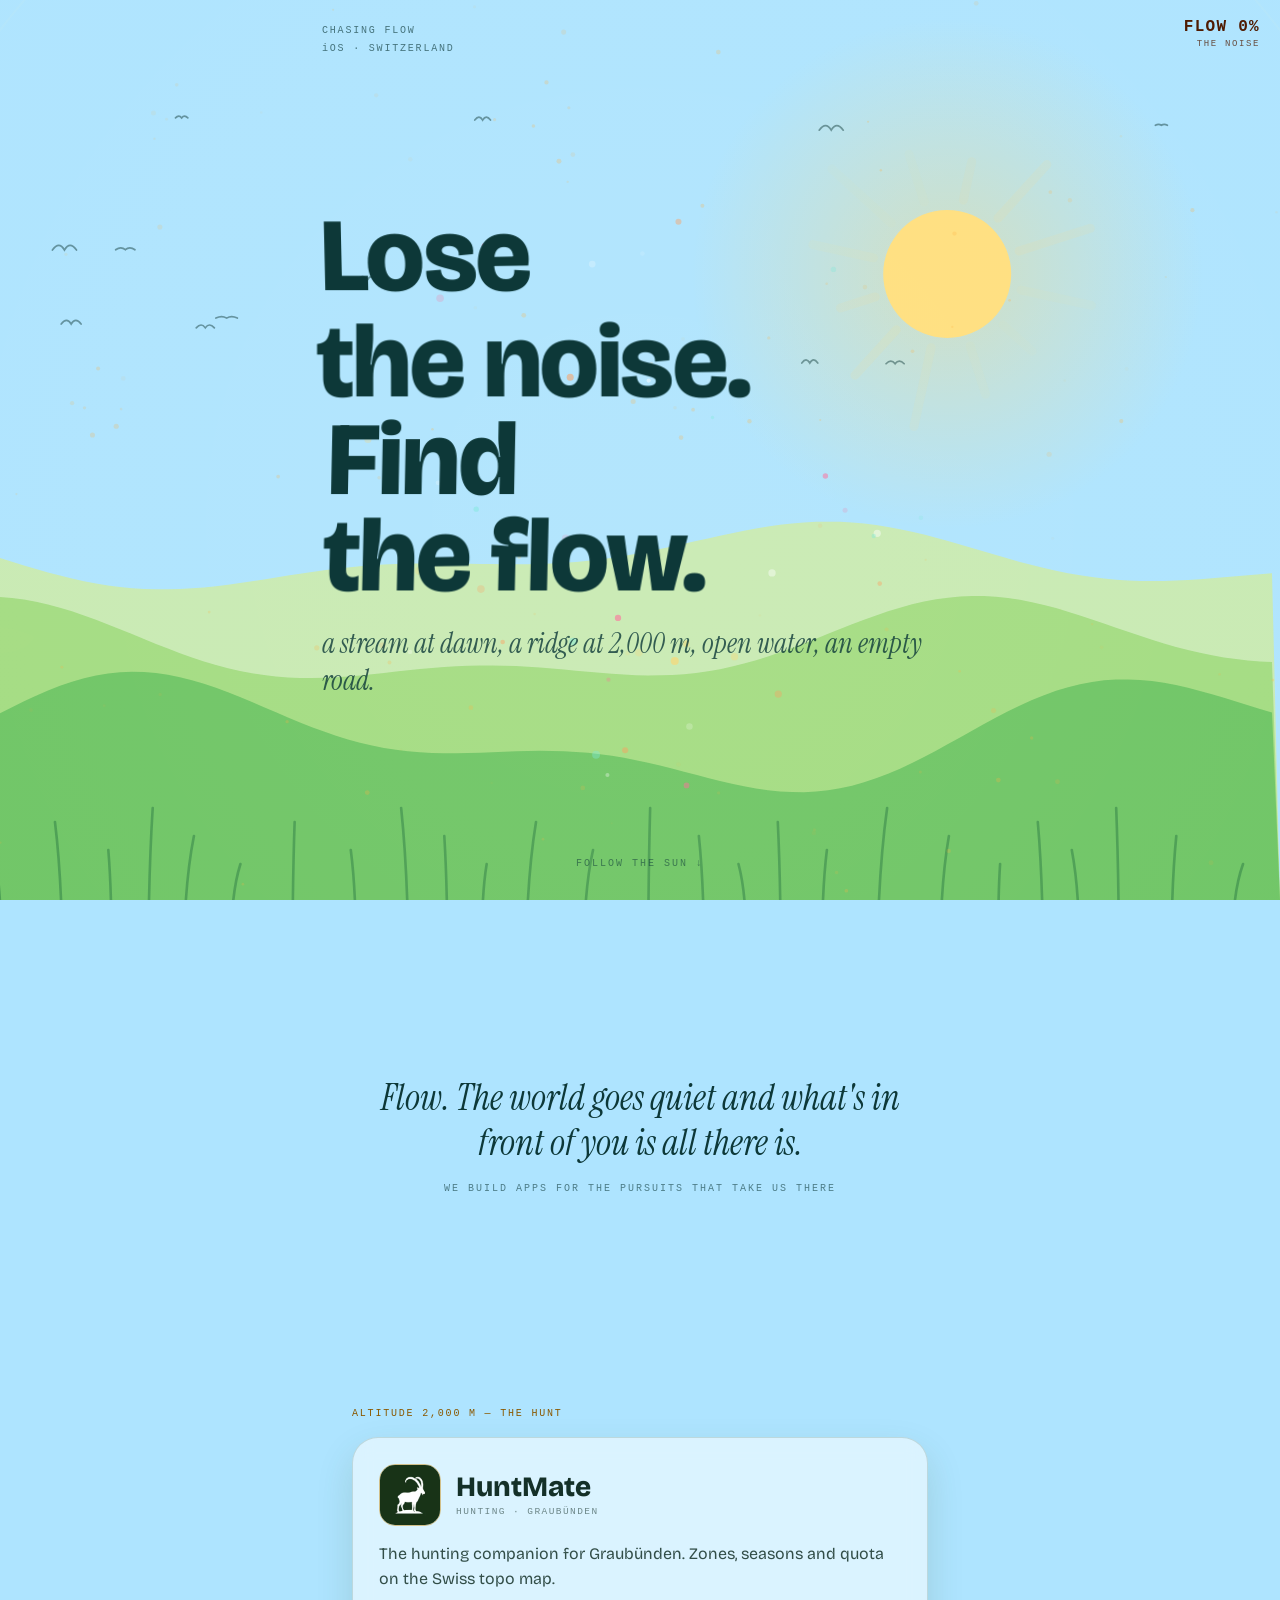
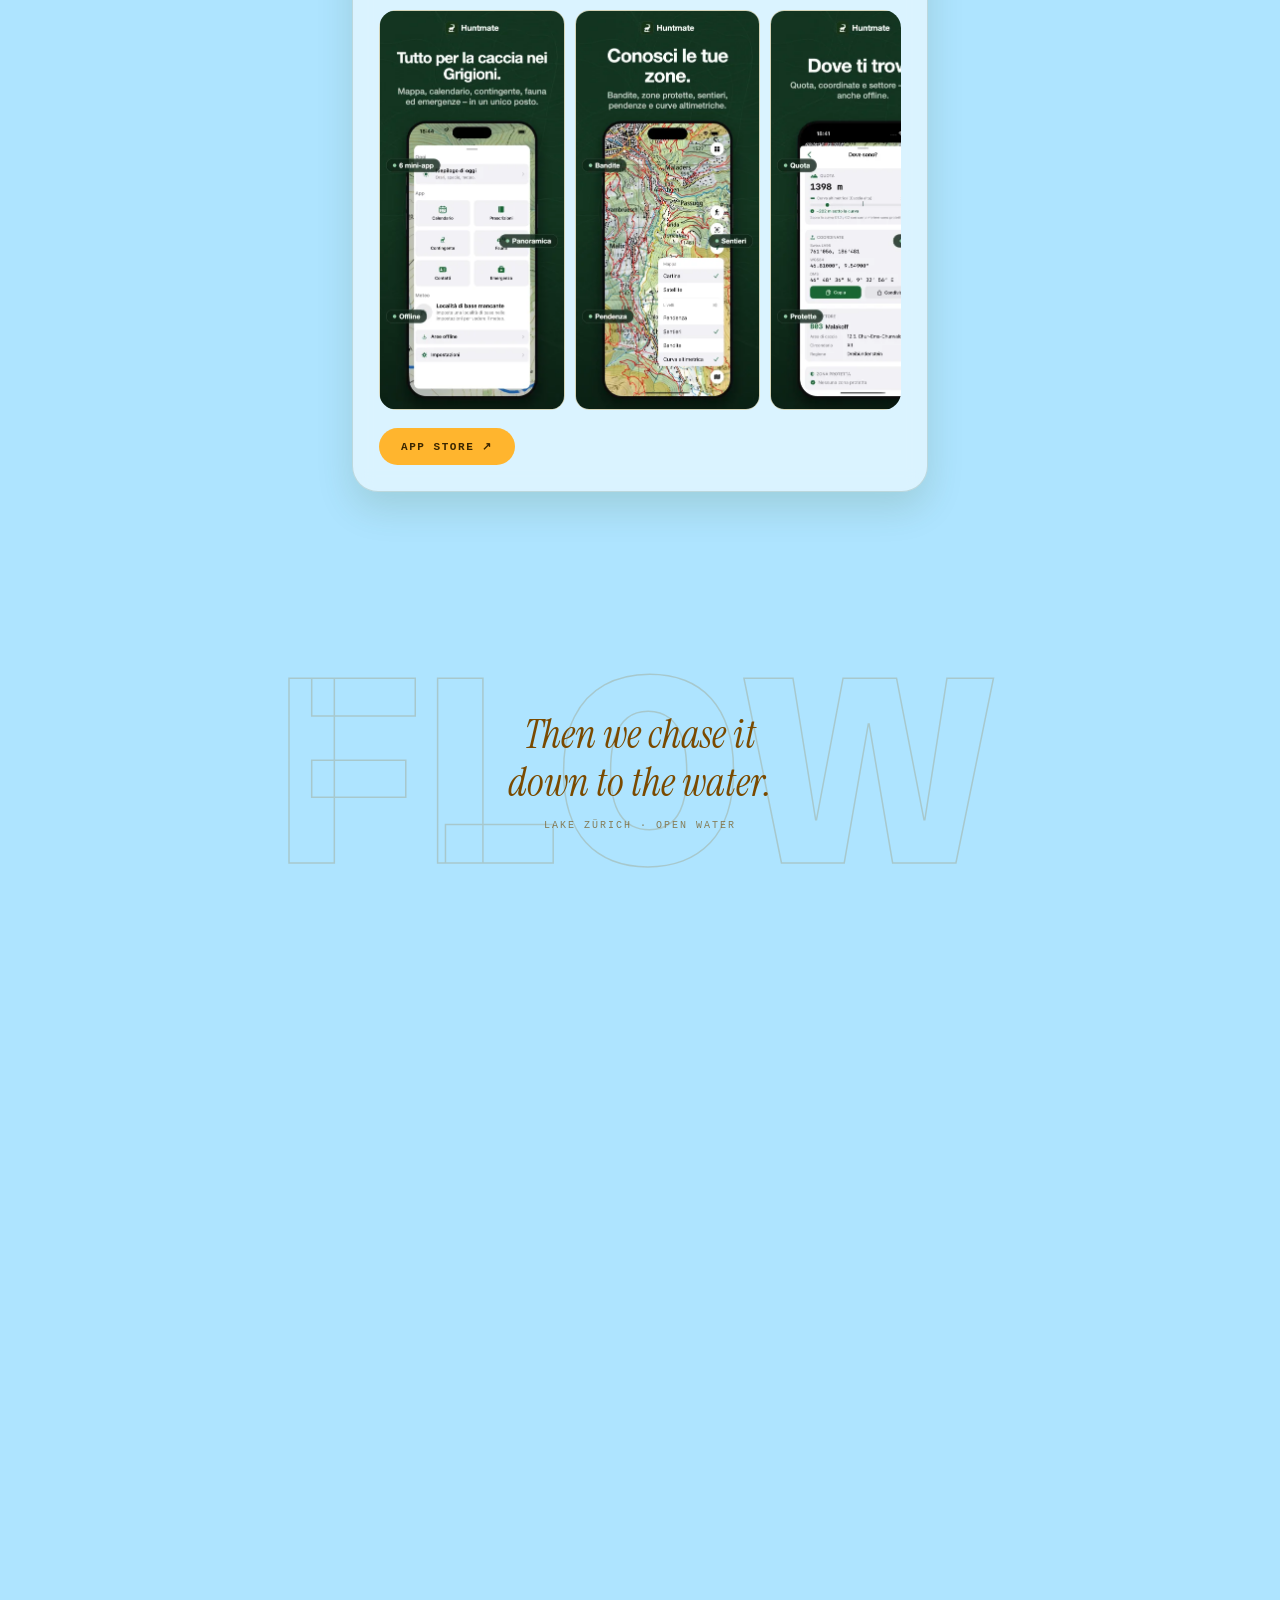
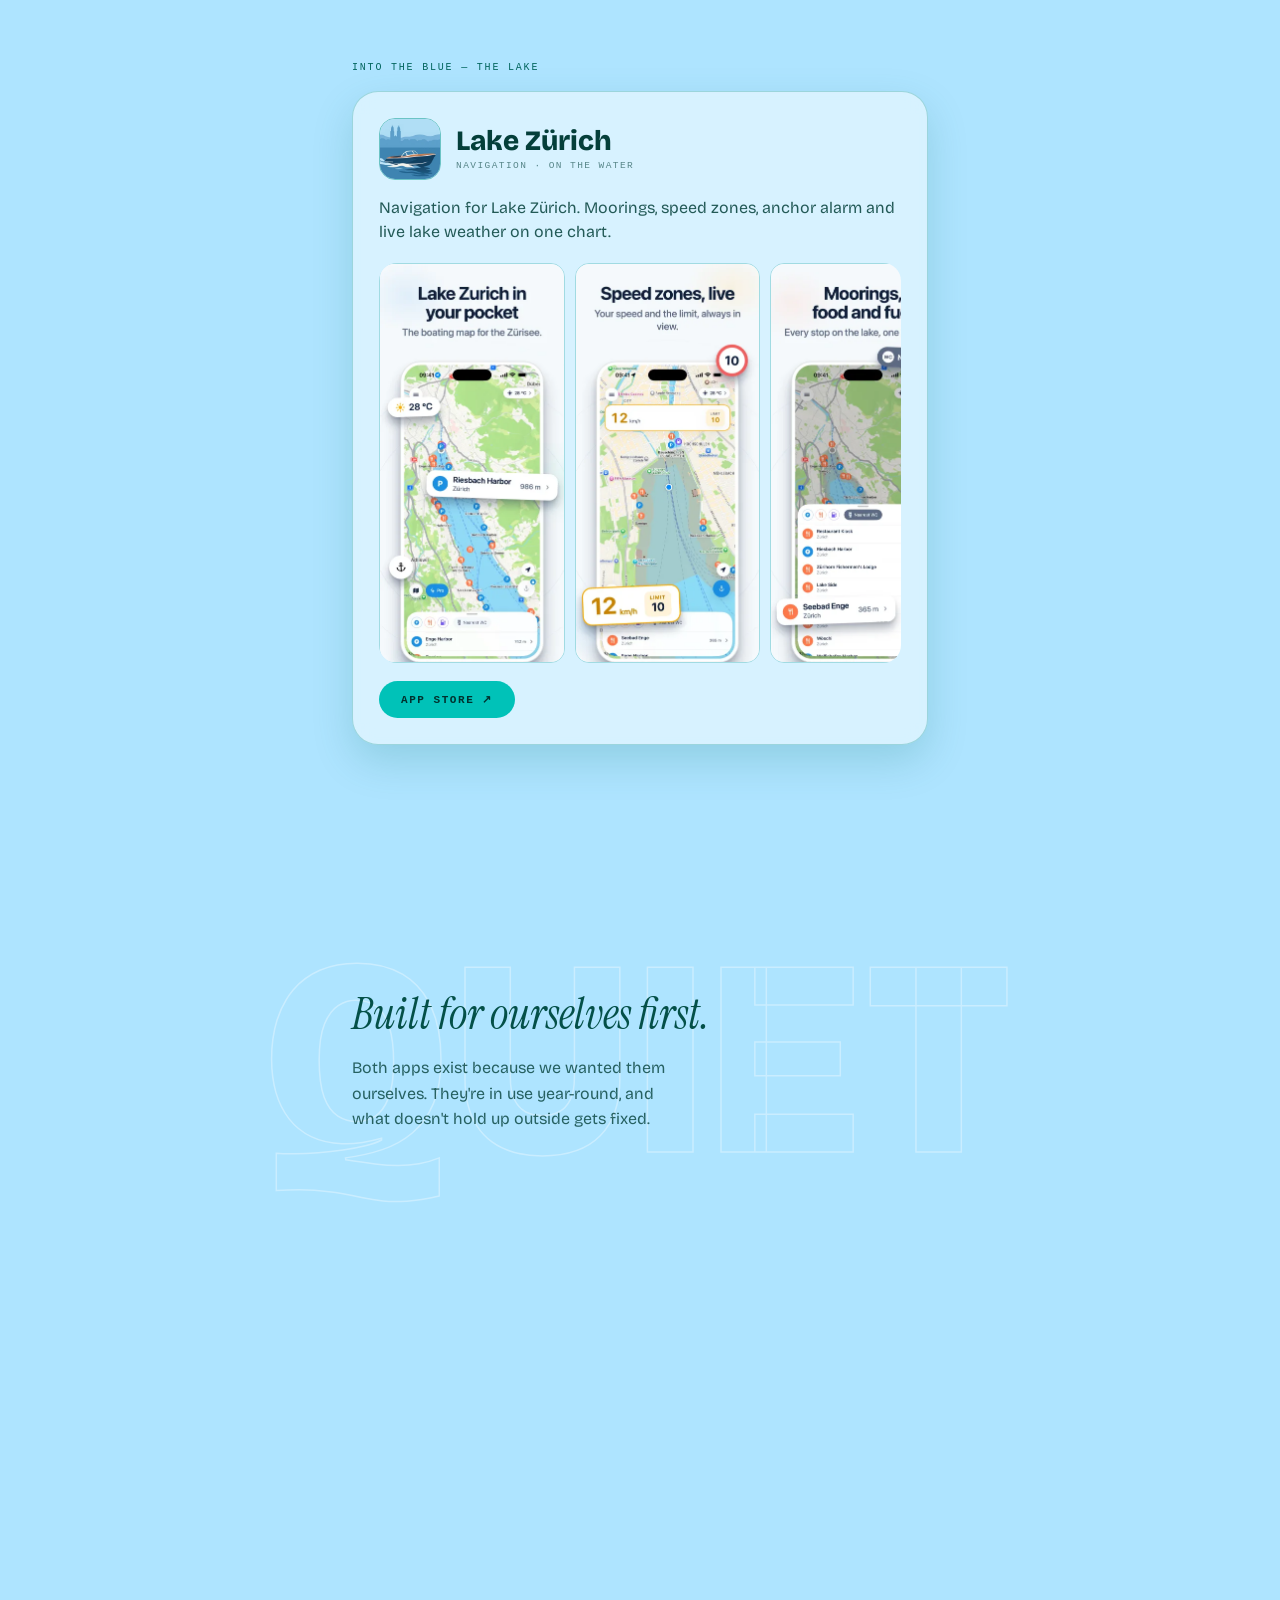
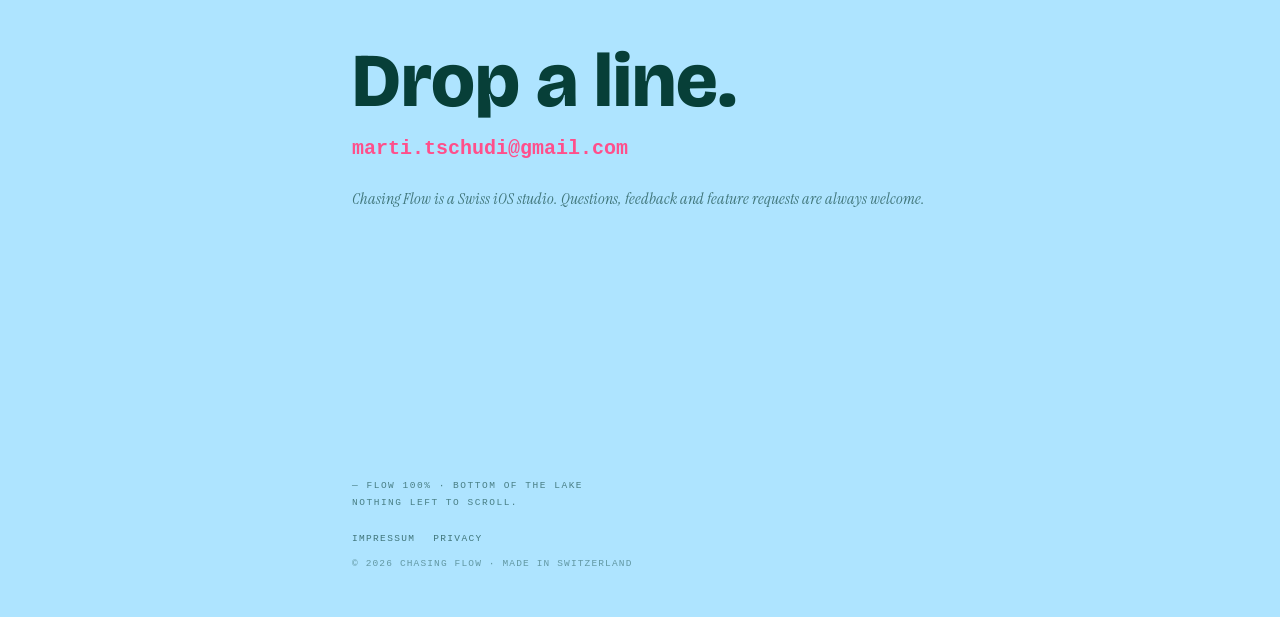
==== commit 16782dfd: "Tone down homepage copy: drier voice, same flow concept Co-Authored-By: Claude Fable 5 <noreply@anth" ====
--- a/index.html
+++ b/index.html
@@ -51,8 +51,8 @@
     </section>
 
     <section class="manifesto" data-reveal>
-      <p class="manifesto-line">Flow — the best state there is. The world goes quiet, and you are absolutely present.</p>
-      <p class="manifesto-kicker">WE DESIGN APPS FOR THE PURSUITS THAT TAKE US THERE</p>
+      <p class="manifesto-line">Flow. The world goes quiet and what's in front of you is all there is.</p>
+      <p class="manifesto-kicker">WE BUILD APPS FOR THE PURSUITS THAT TAKE US THERE</p>
     </section>
 
     <section class="app app--hunt">
@@ -65,7 +65,7 @@
             <p class="app-meta">HUNTING · GRAUBÜNDEN</p>
           </div>
         </div>
-        <p class="app-blurb">The hunting companion for Graubünden. Zones, seasons, safety — in your pocket.</p>
+        <p class="app-blurb">The hunting companion for Graubünden. Zones, seasons and quota on the Swiss topo map.</p>
         <div class="shot-slot shot-slot--filled" role="group" aria-label="HuntMate app screenshots">
           <img src="assets/hunt/01-home.webp" width="369" height="800" loading="lazy" decoding="async"
                alt="HuntMate — everything for the hunt in Graubünden: map, calendar, quota, wildlife and emergencies in one place">
@@ -106,7 +106,7 @@
             <p class="app-meta">NAVIGATION · ON THE WATER</p>
           </div>
         </div>
-        <p class="app-blurb">The lake, decoded. Moorings, buoys and quiet bays — a destination for every boat.</p>
+        <p class="app-blurb">Navigation for Lake Zürich. Moorings, speed zones, anchor alarm and live lake weather on one chart.</p>
         <div class="shot-slot shot-slot--filled" role="group" aria-label="Lake Zürich app screenshots">
           <img src="assets/lake/01-hero.webp" width="369" height="800" loading="lazy" decoding="async"
                alt="Lake Zurich in your pocket — the boating map for the Zürisee, with harbors and moorings">
@@ -128,8 +128,8 @@
     <section class="passion">
       <div class="ghost ghost--quiet" aria-hidden="true">QUIET</div>
       <div class="passion-inner" data-reveal>
-        <h2 class="passion-line">We live these apps.</h2>
-        <p class="passion-copy">Built for our own streams, ridges and harbors. Used every single day — that's the whole quality process.</p>
+        <h2 class="passion-line">Built for ourselves first.</h2>
+        <p class="passion-copy">Both apps exist because we wanted them ourselves. They're in use year-round, and what doesn't hold up outside gets fixed.</p>
       </div>
     </section>
 
@@ -137,17 +137,17 @@
       <div data-reveal>
         <h2 class="contact-title">Drop a line.</h2>
         <a class="contact-email" href="mailto:marti.tschudi@gmail.com">marti.tschudi@gmail.com</a>
-        <p class="contact-note">Chasing Flow — named for the state we find on streams, summits and open water. See you out there.</p>
+        <p class="contact-note">Chasing Flow is a Swiss iOS studio. Questions, feedback and feature requests are always welcome.</p>
       </div>
     </section>
 
     <footer class="footer">
-      <p class="footer-flow">— FLOW 100% · PARADISE FOUND<br>YOU FOUND IT. STAY A WHILE.</p>
+      <p class="footer-flow">— FLOW 100% · BOTTOM OF THE LAKE<br>NOTHING LEFT TO SCROLL.</p>
       <div class="footer-links">
         <a href="impressum.html">IMPRESSUM</a>
         <a href="privacy.html">PRIVACY</a>
       </div>
-      <p class="footer-legal">© 2026 CHASING FLOW · MADE IN SWITZERLAND<br>ABOVE 2,000 M OR OUT ON THE WATER</p>
+      <p class="footer-legal">© 2026 CHASING FLOW · MADE IN SWITZERLAND</p>
     </footer>
 
   </main>
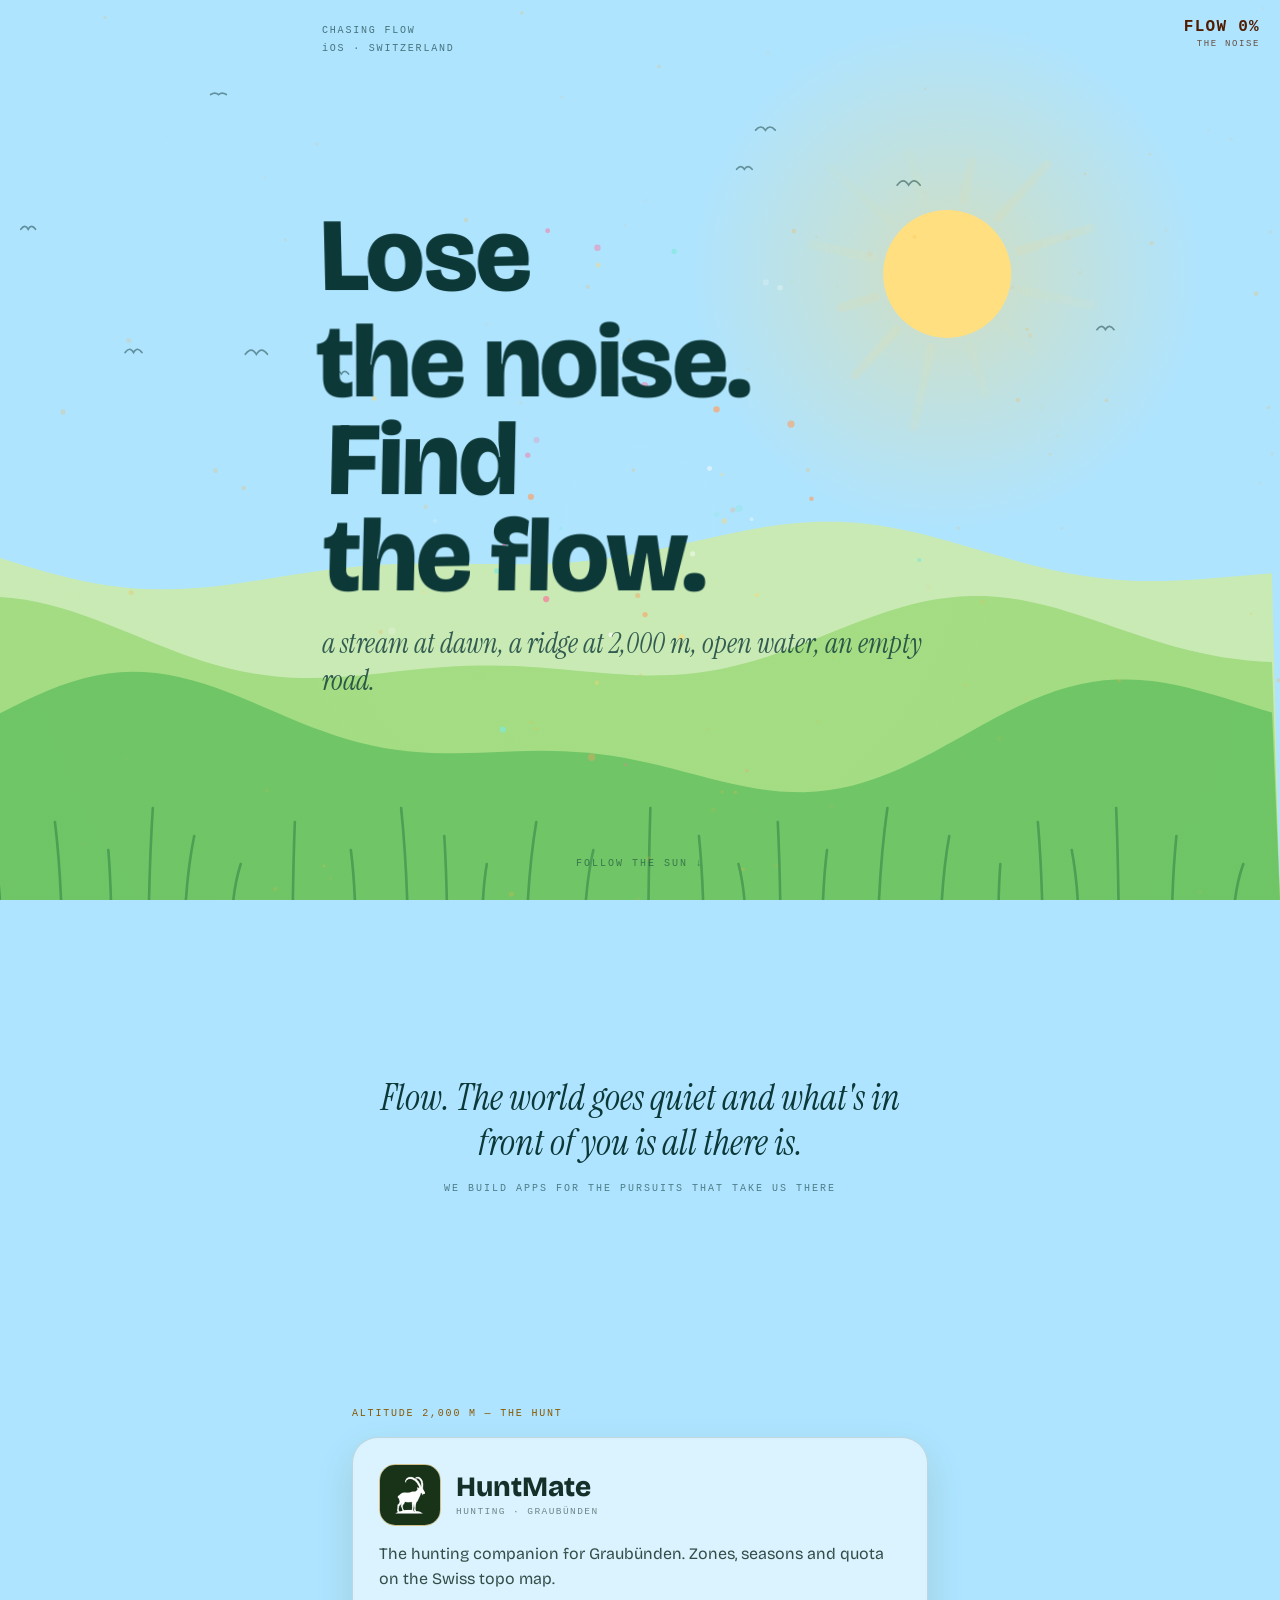
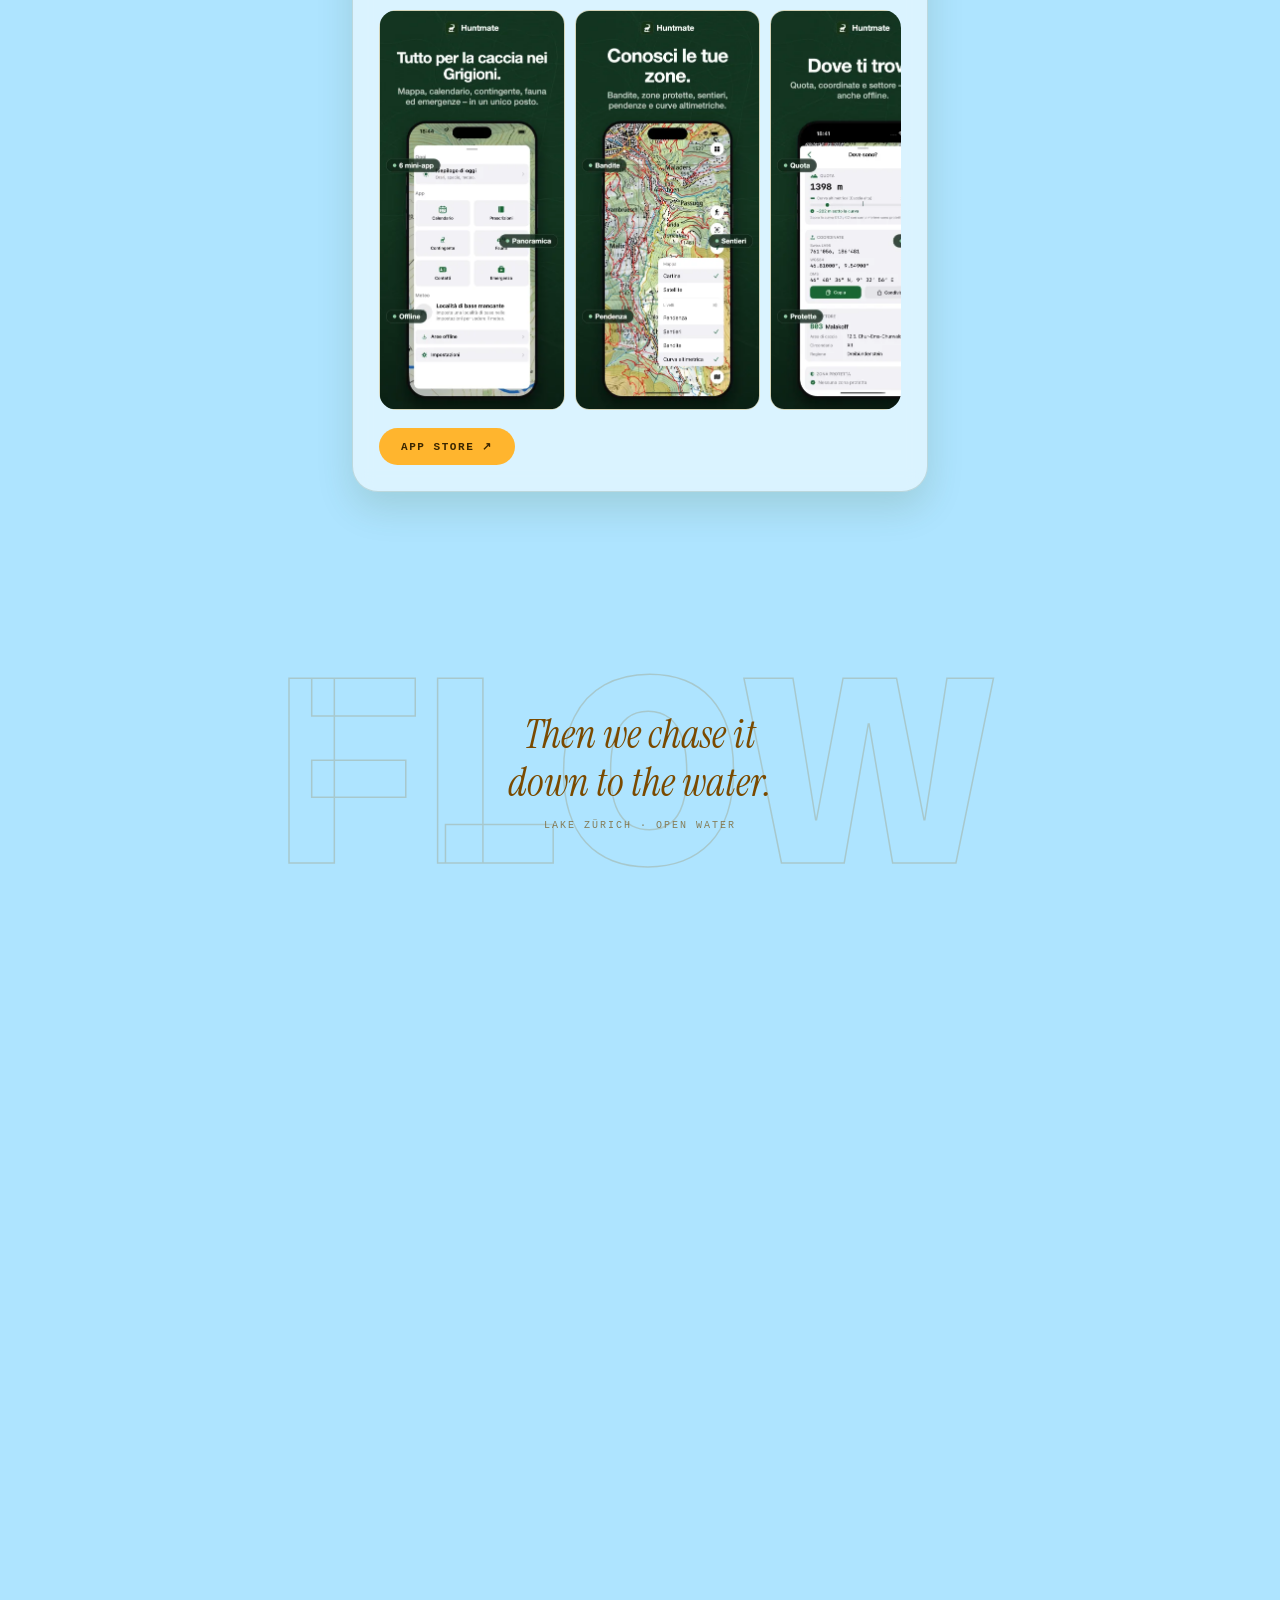
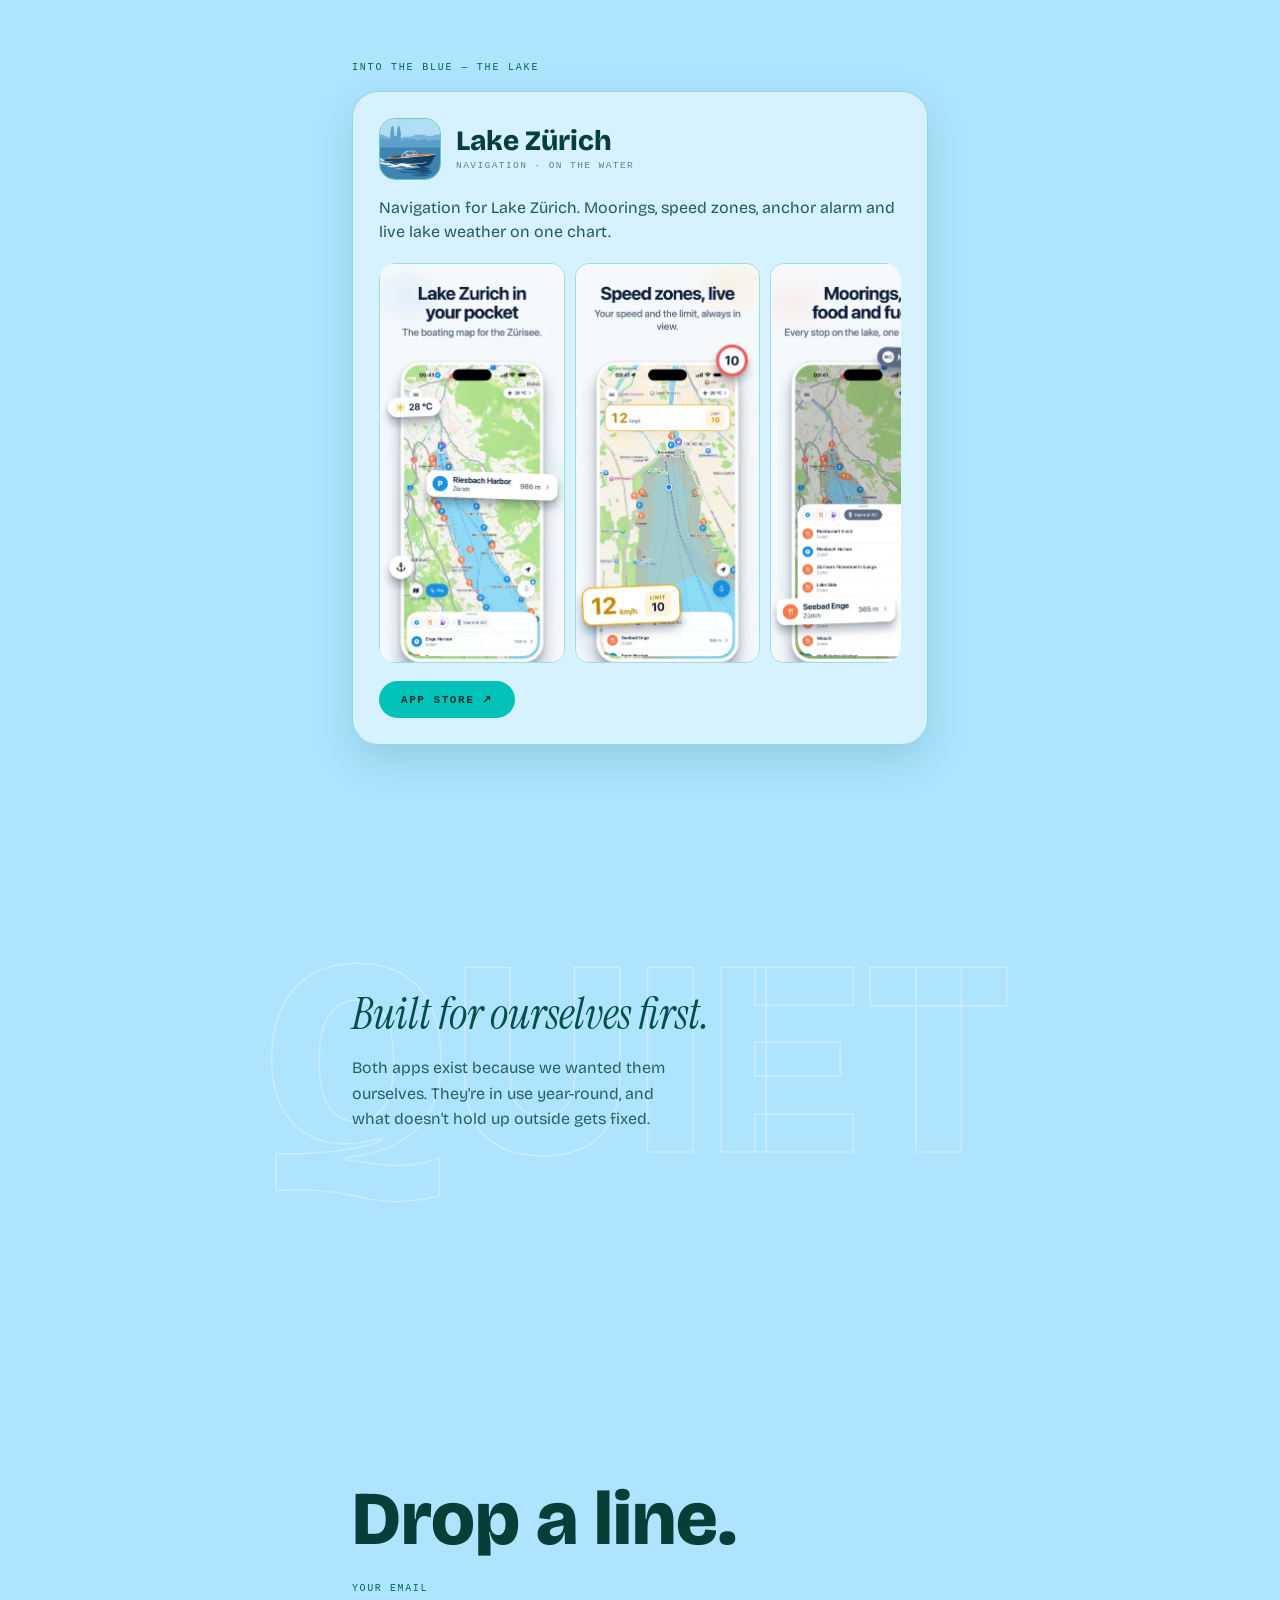
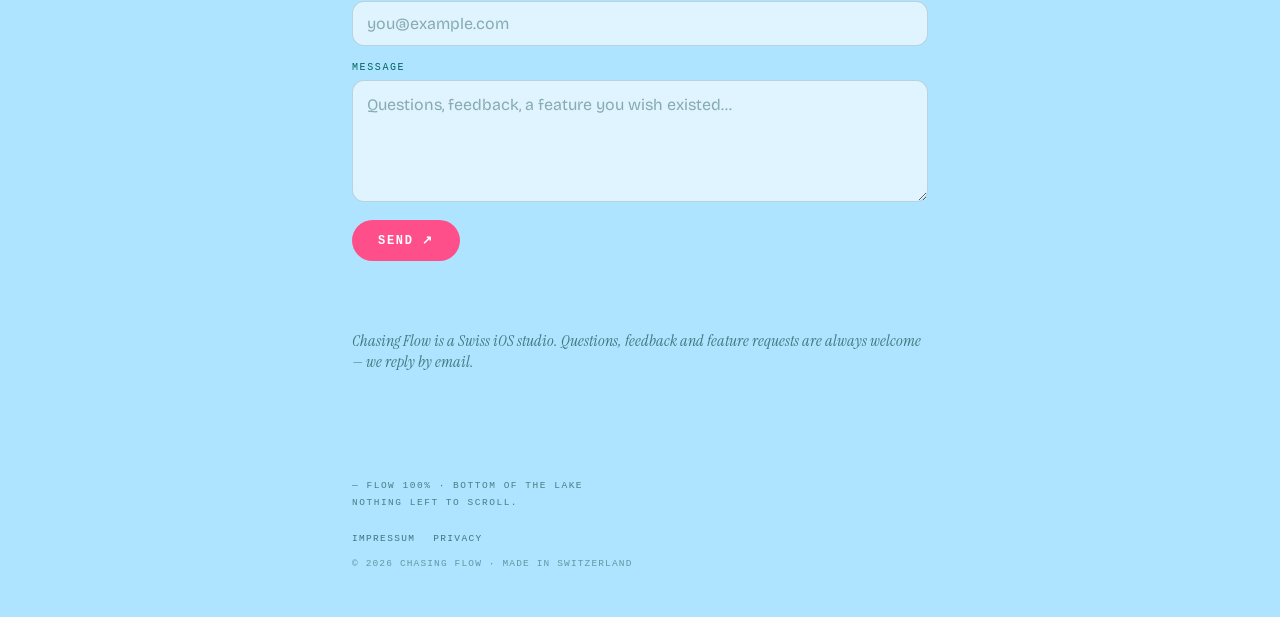
==== commit de0e11cb: "Replace homepage contact email with a Web3Forms contact form The public mailto: on the homepage expo" ====
--- a/index.html
+++ b/index.html
@@ -136,8 +136,27 @@
     <section class="contact">
       <div data-reveal>
         <h2 class="contact-title">Drop a line.</h2>
-        <a class="contact-email" href="mailto:marti.tschudi@gmail.com">marti.tschudi@gmail.com</a>
-        <p class="contact-note">Chasing Flow is a Swiss iOS studio. Questions, feedback and feature requests are always welcome.</p>
+        <form class="contact-form" id="contactForm" method="POST" action="https://api.web3forms.com/submit">
+          <!-- Web3Forms public access key — submissions are forwarded to the studio inbox. -->
+          <input type="hidden" name="access_key" value="74a05639-ad5d-4558-909b-7c126608e9c2">
+          <input type="hidden" name="subject" value="New message via chasingflow.ch">
+          <input type="hidden" name="from_name" value="chasingflow.ch">
+          <!-- honeypot: off-screen for people, tempting to bots -->
+          <input type="checkbox" name="botcheck" class="contact-hp" tabindex="-1" autocomplete="off" aria-hidden="true">
+
+          <label class="contact-field">
+            <span class="contact-flabel">YOUR EMAIL</span>
+            <input class="contact-input" type="email" name="email" required autocomplete="email" placeholder="you@example.com">
+          </label>
+          <label class="contact-field">
+            <span class="contact-flabel">MESSAGE</span>
+            <textarea class="contact-input" name="message" rows="4" required placeholder="Questions, feedback, a feature you wish existed…"></textarea>
+          </label>
+
+          <button type="submit" class="contact-send">SEND ↗</button>
+          <p class="contact-status" role="status" aria-live="polite"></p>
+        </form>
+        <p class="contact-note">Chasing Flow is a Swiss iOS studio. Questions, feedback and feature requests are always welcome — we reply by email.</p>
       </div>
     </section>
 
--- a/styles.css
+++ b/styles.css
@@ -404,16 +404,79 @@
   line-height: 1;
   color: var(--ink-contact);
 }
-.contact-email {
-  display: inline-block;
-  margin-top: 18px;
-  font-family: var(--font-mono);
-  font-size: clamp(16px, 4.2vw, 20px);
-  color: var(--pink);
-  text-decoration: none;
-  animation: glowPulse 3.5s ease-in-out infinite;
-  font-weight: 600;
-}
+.contact-form {
+  margin-top: 26px;
+  display: flex;
+  flex-direction: column;
+  gap: 16px;
+}
+.contact-field { display: flex; flex-direction: column; gap: 7px; }
+.contact-flabel {
+  font-family: var(--font-mono);
+  font-size: 10px;
+  letter-spacing: .16em;
+  color: var(--teal-kicker);
+}
+.contact-input {
+  width: 100%;
+  font-family: var(--font-display);
+  font-size: 16px; /* ≥16px so iOS doesn't zoom on focus */
+  color: var(--ink-contact);
+  background: rgba(255, 255, 255, .6);
+  border: 1px solid rgba(6, 60, 52, .18);
+  border-radius: 12px;
+  padding: 12px 14px;
+  -webkit-appearance: none;
+  appearance: none;
+  transition: border-color .2s ease, background .2s ease, box-shadow .2s ease;
+}
+.contact-input::placeholder { color: rgba(6, 60, 52, .4); }
+.contact-input:focus {
+  outline: none;
+  border-color: var(--pink);
+  background: rgba(255, 255, 255, .85);
+  box-shadow: 0 0 0 3px rgba(255, 79, 139, .14);
+}
+textarea.contact-input { resize: vertical; min-height: 104px; line-height: 1.5; }
+/* honeypot — visually gone, still in the tab-free DOM for bots to trip on */
+.contact-hp {
+  position: absolute;
+  left: -9999px;
+  width: 1px;
+  height: 1px;
+  opacity: 0;
+}
+.contact-send {
+  align-self: flex-start;
+  display: inline-flex;
+  align-items: center;
+  gap: .5em;
+  margin-top: 2px;
+  padding: 13px 26px;
+  border: 0;
+  border-radius: 999px;
+  background: var(--pink);
+  color: #fff;
+  font-family: var(--font-mono);
+  font-size: 12px;
+  letter-spacing: .14em;
+  font-weight: 700;
+  cursor: pointer;
+  transition: box-shadow .2s ease, transform .2s ease, opacity .2s ease;
+}
+.contact-send:hover { box-shadow: 0 0 30px rgba(255, 79, 139, .6); transform: translateY(-1px); }
+.contact-send:focus-visible { outline: 2px solid var(--pink); outline-offset: 3px; }
+.contact-send:disabled { opacity: .55; cursor: default; box-shadow: none; transform: none; }
+.contact-status {
+  margin: 4px 0 0;
+  min-height: 1.4em;
+  font-family: var(--font-serif);
+  font-style: italic;
+  font-size: 15px;
+  color: rgba(6, 60, 52, .75);
+}
+.contact-status[data-state="ok"] { color: var(--teal-kicker); }
+.contact-status[data-state="error"] { color: var(--pink); font-style: normal; }
 .contact-note {
   font-family: var(--font-serif);
   font-style: italic;
@@ -591,10 +654,6 @@
   0%, 100% { transform: translateY(0); opacity: .9; }
   50% { transform: translateY(9px); opacity: .35; }
 }
-@keyframes glowPulse {
-  0%, 100% { text-shadow: 0 0 16px rgba(255, 79, 139, .45); }
-  50% { text-shadow: 0 0 38px rgba(255, 79, 139, .85); }
-}
 @keyframes hueflow {
   0%, 100% { color: #0d8a76; text-shadow: 0 0 24px rgba(0, 194, 184, .4); }
   33% { color: #ff8a3d; text-shadow: 0 0 24px rgba(255, 138, 61, .4); }
